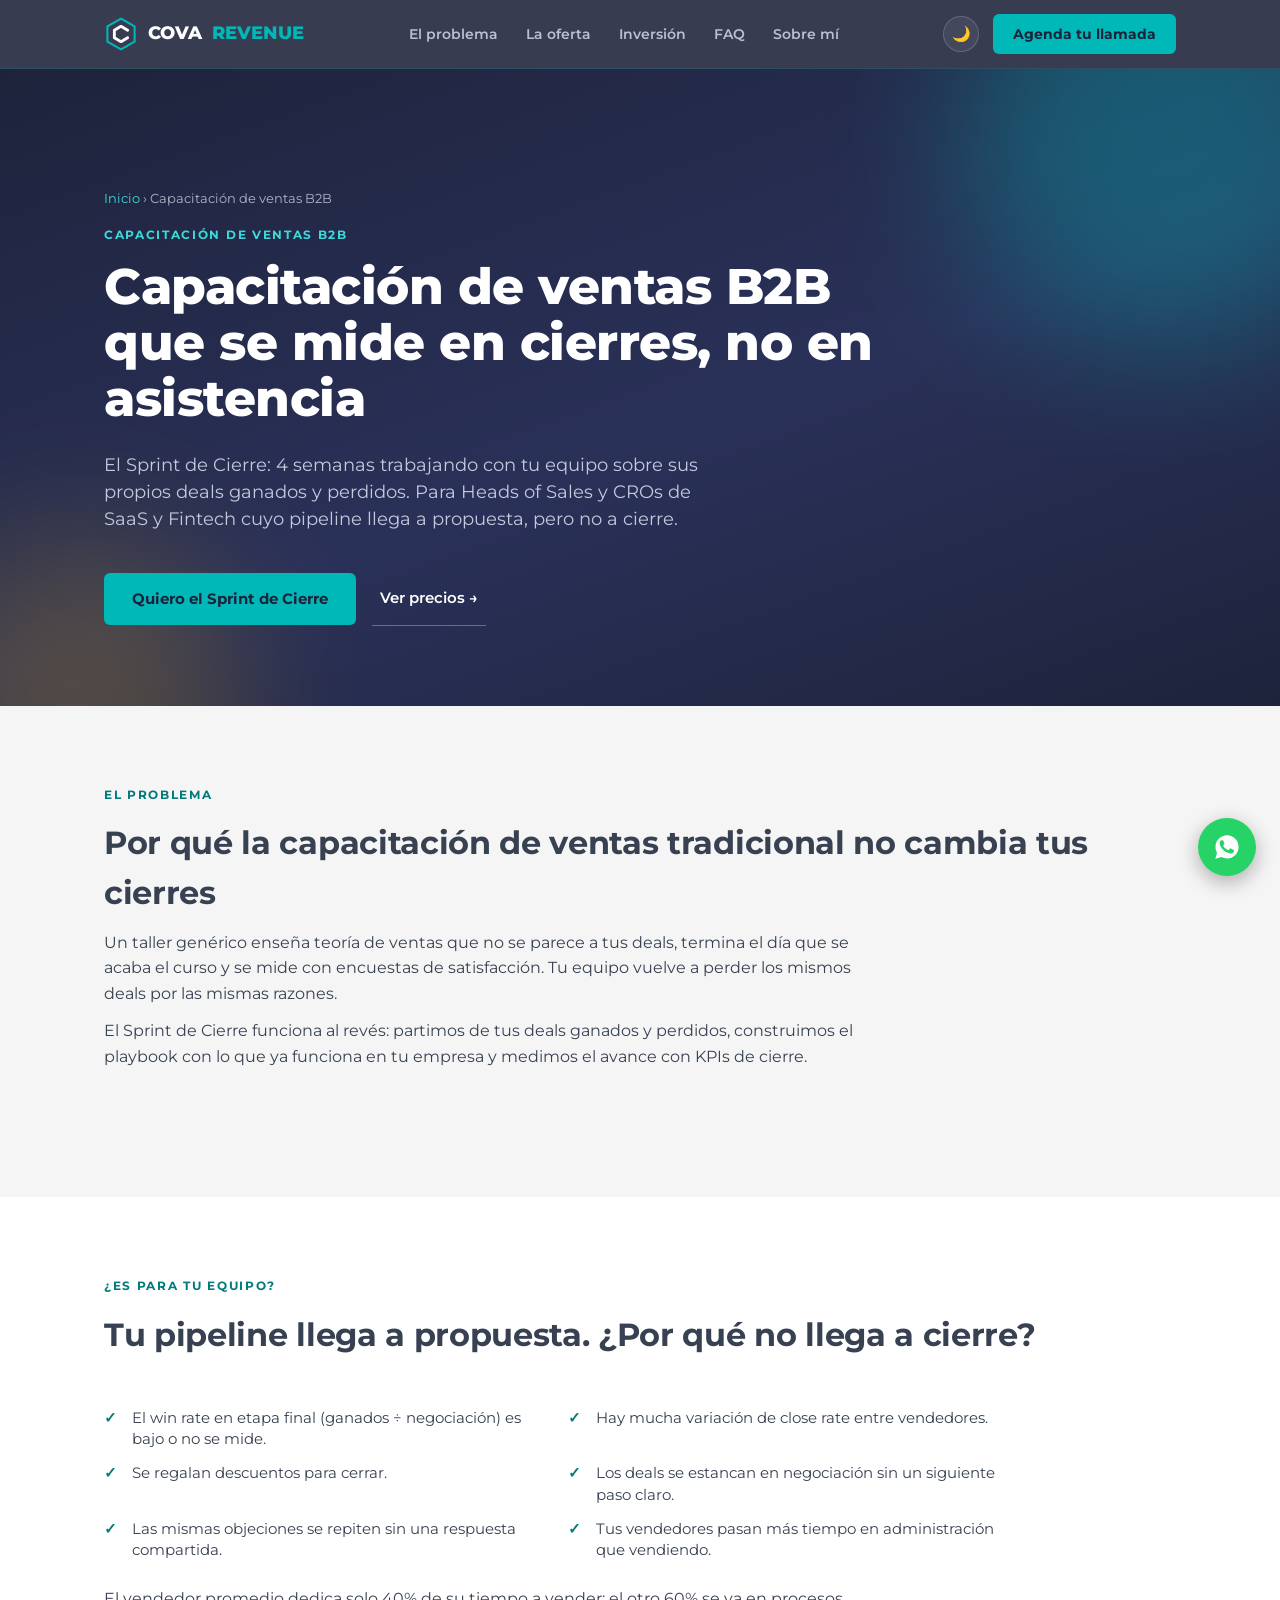
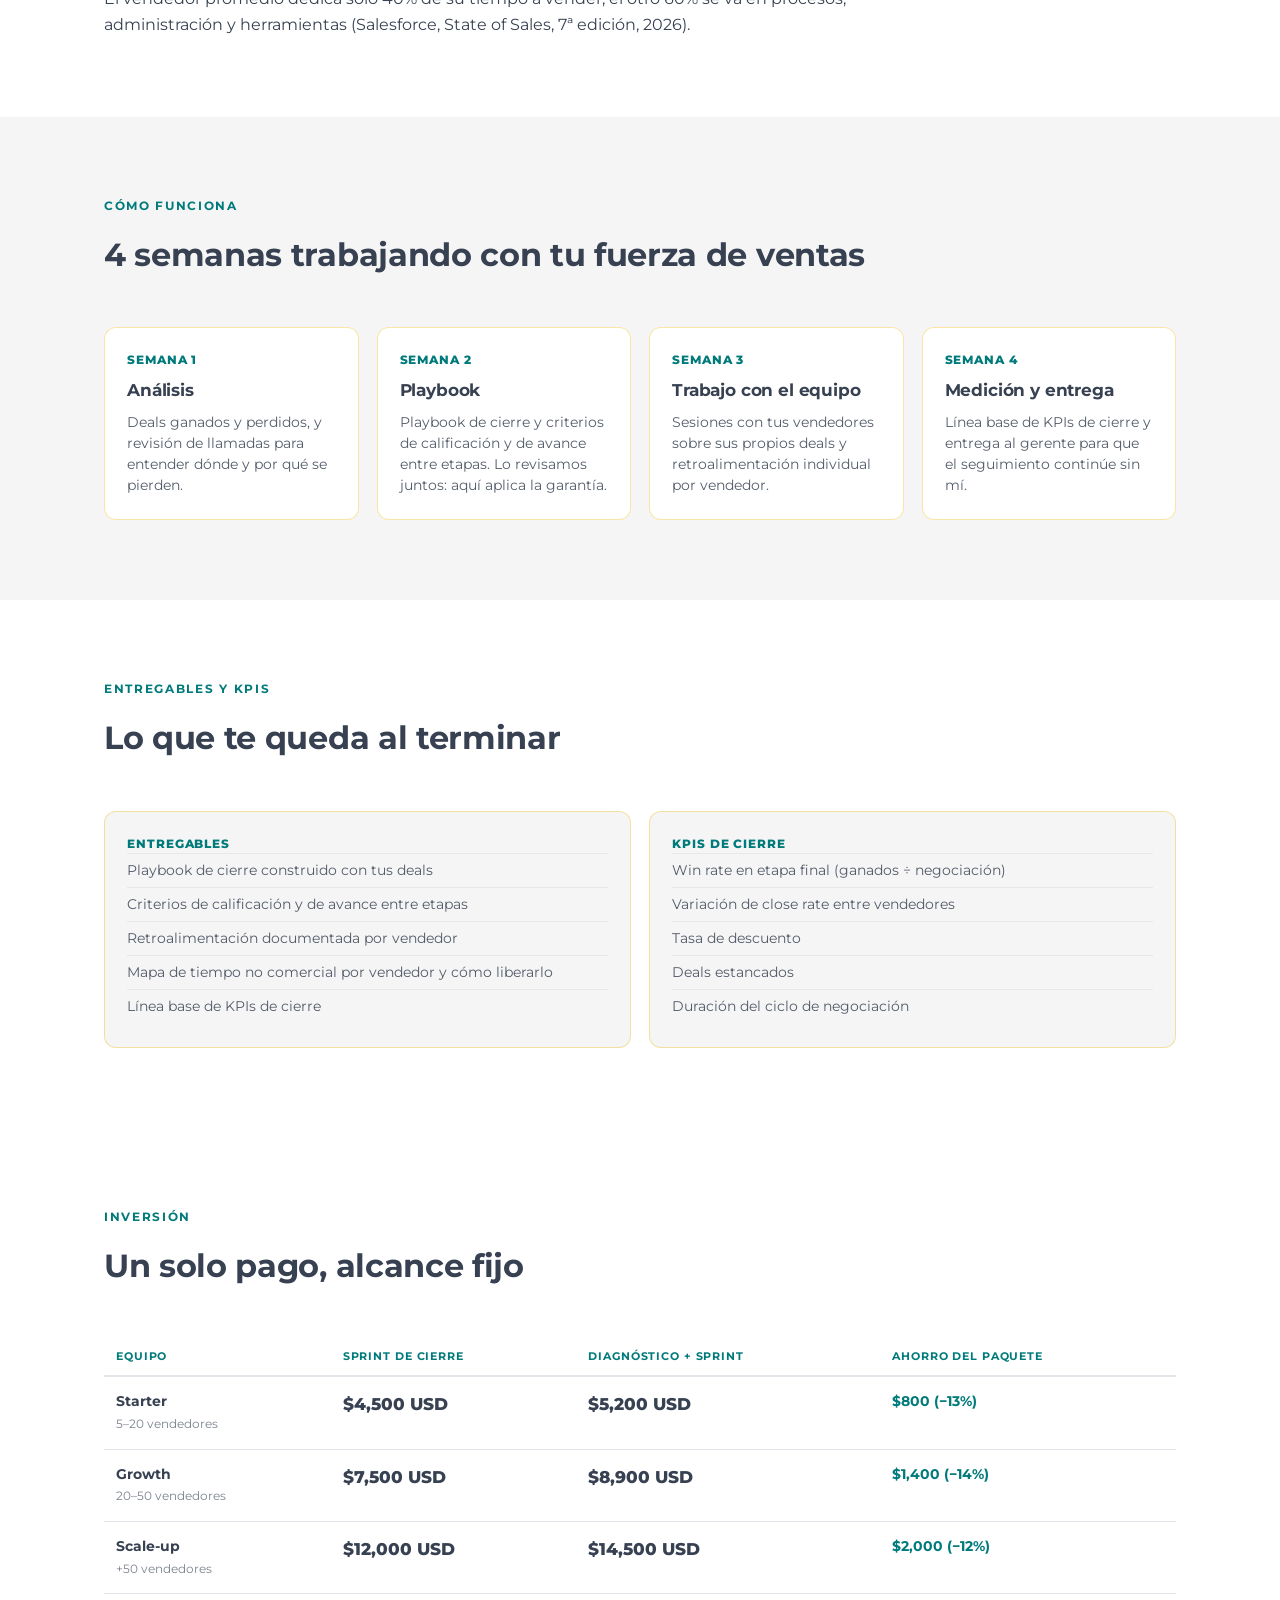
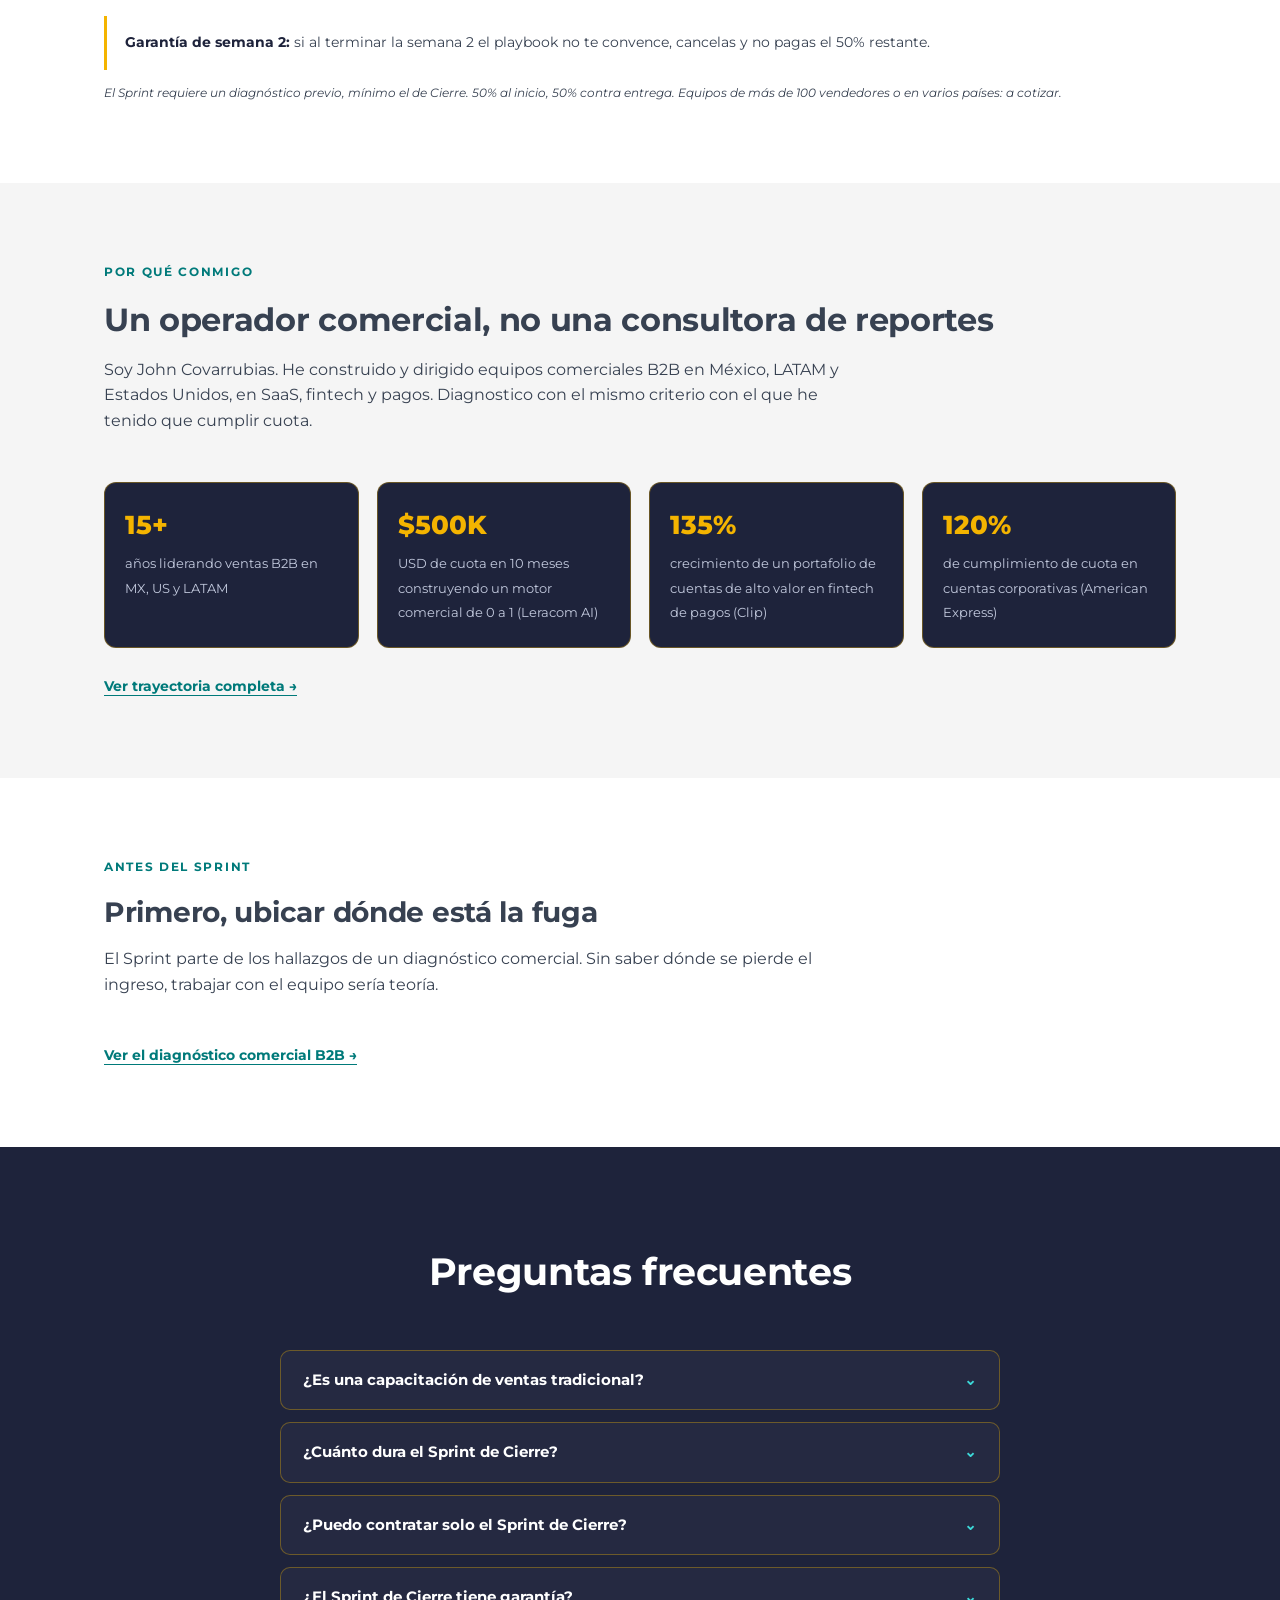
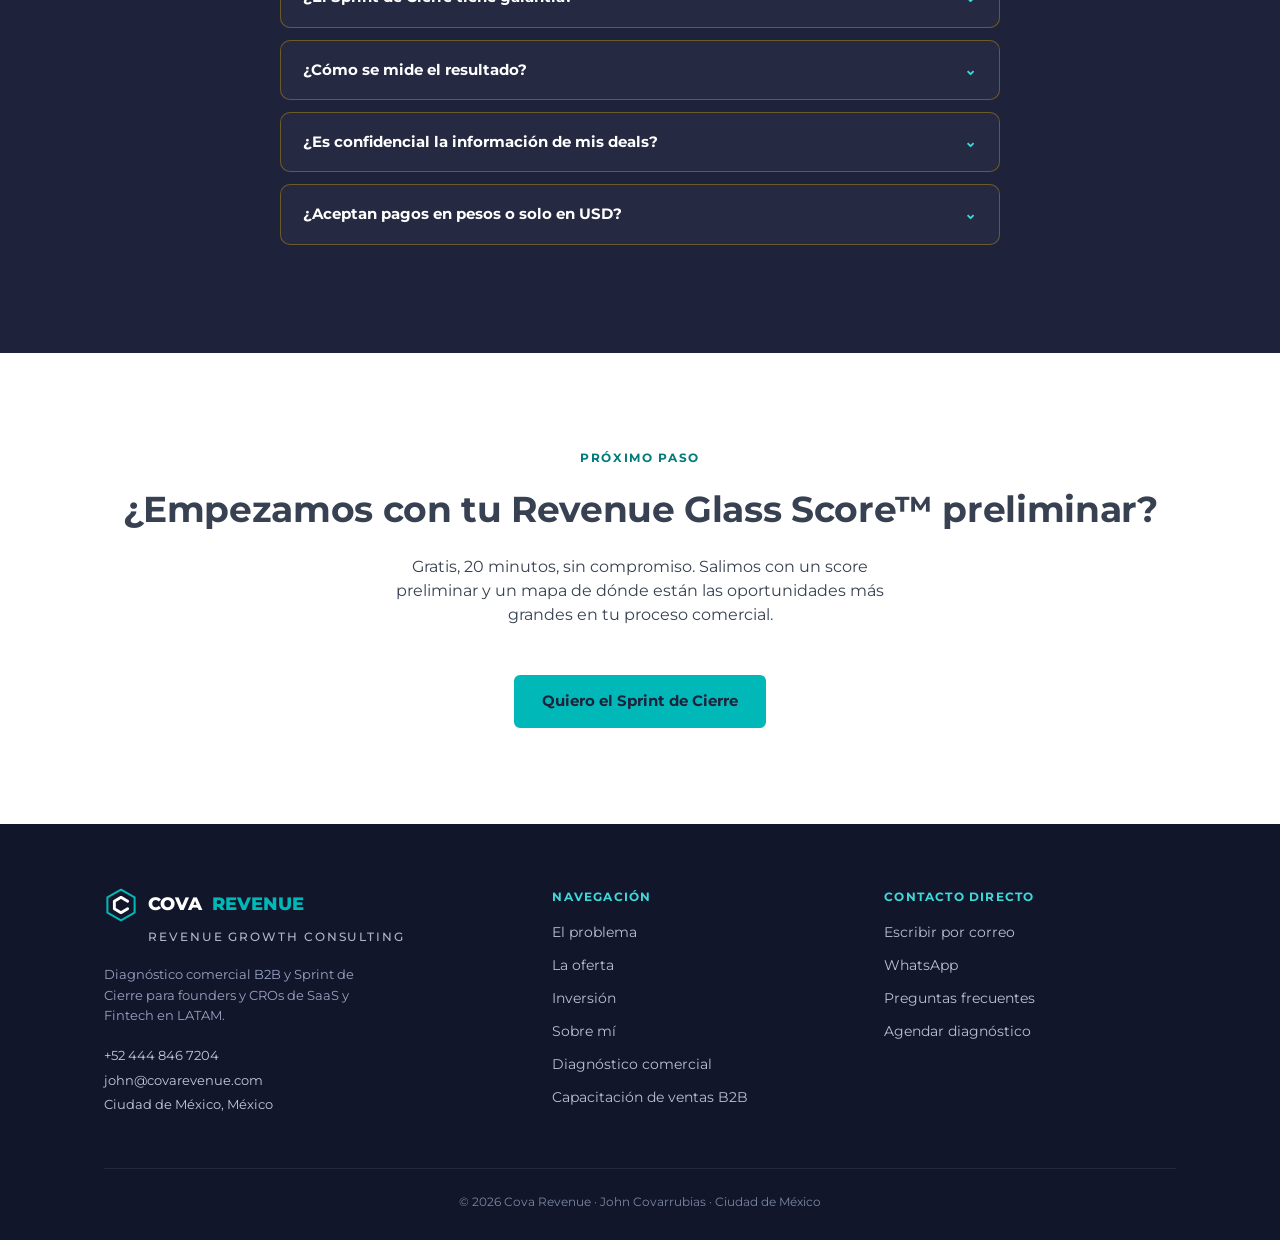
==== capacitacion-ventas-b2b/index.html @ 2a192bce "Add service pages for diagnóstico comercial and capacitación de ventas B2B - New /diagnostico-comerc" ====
<!DOCTYPE html>
<html lang="es-MX">
<head>
<!-- Google Tag Manager -->
<script>(function(w,d,s,l,i){w[l]=w[l]||[];w[l].push({'gtm.start':
new Date().getTime(),event:'gtm.js'});var f=d.getElementsByTagName(s)[0],
j=d.createElement(s),dl=l!='dataLayer'?'&l='+l:'';j.async=true;j.src=
'https://www.googletagmanager.com/gtm.js?id='+i+dl;f.parentNode.insertBefore(j,f);
})(window,document,'script','dataLayer','GTM-55J3CXSP');</script>
<!-- End Google Tag Manager -->
<script>
(function(){ try{ var t = localStorage.getItem('cova-theme'); if(t) document.documentElement.setAttribute('data-theme', t); }catch(e){} })();
</script>
<meta charset="UTF-8">
<meta name="viewport" content="width=device-width, initial-scale=1.0">
<title>Capacitación de Ventas B2B con tus Propios Deals | Cova Revenue</title>
<meta name="description" content="Capacitación para equipos de ventas B2B en 4 semanas: playbook de cierre con tus deals ganados y perdidos, revisión de llamadas y KPIs de cierre. Precio fijo y garantía de semana 2.">
<link rel="canonical" href="https://www.covarevenue.com/capacitacion-ventas-b2b/">
<link rel="icon" type="image/png" sizes="16x16" href="/favicon-16.png">
<link rel="icon" type="image/png" sizes="32x32" href="/favicon-32.png">
<link rel="icon" type="image/png" sizes="48x48" href="/favicon-48.png">
<link rel="apple-touch-icon" sizes="180x180" href="/favicon-180.png">
<link rel="icon" type="image/png" sizes="192x192" href="/favicon-192.png">
<link rel="shortcut icon" href="/favicon.ico">
<meta property="og:title" content="Capacitación de Ventas B2B con tus Propios Deals | Cova Revenue">
<meta property="og:description" content="Capacitación para equipos de ventas B2B en 4 semanas: playbook de cierre con tus deals ganados y perdidos, revisión de llamadas y KPIs de cierre. Precio fijo y garantía de semana 2.">
<meta property="og:image" content="https://www.covarevenue.com/og-image.png">
<meta property="og:url" content="https://www.covarevenue.com/capacitacion-ventas-b2b/">
<meta property="og:type" content="website">
<meta property="og:locale" content="es_MX">
<meta name="twitter:card" content="summary_large_image">
<meta name="twitter:title" content="Capacitación de Ventas B2B con tus Propios Deals | Cova Revenue">
<meta name="twitter:description" content="Capacitación para equipos de ventas B2B en 4 semanas: playbook de cierre con tus deals ganados y perdidos, revisión de llamadas y KPIs de cierre. Precio fijo y garantía de semana 2.">
<meta name="twitter:image" content="https://www.covarevenue.com/og-image.png">
<link rel="preconnect" href="https://fonts.googleapis.com">
<link rel="preconnect" href="https://fonts.gstatic.com" crossorigin>
<link href="https://fonts.googleapis.com/css2?family=Montserrat:ital,wght@0,400;0,500;0,600;0,700;0,800;1,600&display=swap" rel="stylesheet">
<link rel="stylesheet" href="/assets/site.css">
<script type="application/ld+json">
[
 {
  "@context": "https://schema.org",
  "@type": "Service",
  "name": "Capacitación de Ventas B2B – Sprint de Cierre",
  "serviceType": "Capacitación de ventas B2B",
  "provider": {
   "@type": "ProfessionalService",
   "name": "Cova Revenue",
   "url": "https://www.covarevenue.com/",
   "founder": {
    "@type": "Person",
    "name": "John Covarrubias",
    "sameAs": "https://www.linkedin.com/in/john-covarrubias-52034b230/"
   }
  },
  "areaServed": [
   "MX",
   "Latin America",
   "US"
  ],
  "url": "https://www.covarevenue.com/capacitacion-ventas-b2b/",
  "description": "Capacitación de 4 semanas para equipos de ventas B2B con sus propios deals: playbook de cierre, revisión de llamadas y KPIs de cierre.",
  "offers": [
   {
    "@type": "Offer",
    "name": "Starter",
    "price": "4500",
    "priceCurrency": "USD"
   },
   {
    "@type": "Offer",
    "name": "Growth",
    "price": "7500",
    "priceCurrency": "USD"
   },
   {
    "@type": "Offer",
    "name": "Scale-up",
    "price": "12000",
    "priceCurrency": "USD"
   }
  ]
 },
 {
  "@context": "https://schema.org",
  "@type": "FAQPage",
  "mainEntity": [
   {
    "@type": "Question",
    "name": "¿Es una capacitación de ventas tradicional?",
    "acceptedAnswer": {
     "@type": "Answer",
     "text": "No. Trabajamos con tus deals reales y medimos con KPIs de cierre, no con encuestas de satisfacción."
    }
   },
   {
    "@type": "Question",
    "name": "¿Cuánto dura el Sprint de Cierre?",
    "acceptedAnswer": {
     "@type": "Answer",
     "text": "Cuatro semanas: análisis, playbook, trabajo con el equipo, y medición y entrega."
    }
   },
   {
    "@type": "Question",
    "name": "¿Puedo contratar solo el Sprint de Cierre?",
    "acceptedAnswer": {
     "@type": "Answer",
     "text": "Requiere un diagnóstico previo, mínimo el de Cierre. Sin saber dónde está la fuga, el trabajo con tu equipo sería teoría. Si contratas ambos, el paquete cuesta menos que por separado."
    }
   },
   {
    "@type": "Question",
    "name": "¿El Sprint de Cierre tiene garantía?",
    "acceptedAnswer": {
     "@type": "Answer",
     "text": "Sí. Al terminar la semana 2 revisamos juntos el playbook construido con tus deals. Si no lo apruebas, cancelamos y no pagas el segundo 50%. La garantía aplica cuando tu equipo participa en las sesiones y tenemos acceso al CRM."
    }
   },
   {
    "@type": "Question",
    "name": "¿Cómo se mide el resultado?",
    "acceptedAnswer": {
     "@type": "Answer",
     "text": "Con una línea base de KPIs de cierre: win rate en etapa final, variación entre vendedores, tasa de descuento, deals estancados y ciclo de negociación."
    }
   },
   {
    "@type": "Question",
    "name": "¿Es confidencial la información de mis deals?",
    "acceptedAnswer": {
     "@type": "Answer",
     "text": "Sí. Firmamos un NDA antes de tocar cualquier dato de tu CRM o de tu equipo."
    }
   },
   {
    "@type": "Question",
    "name": "¿Aceptan pagos en pesos o solo en USD?",
    "acceptedAnswer": {
     "@type": "Answer",
     "text": "El precio se cotiza en USD, pero se puede facturar en pesos mexicanos al tipo de cambio del día del pago."
    }
   }
  ]
 },
 {
  "@context": "https://schema.org",
  "@type": "BreadcrumbList",
  "itemListElement": [
   {
    "@type": "ListItem",
    "position": 1,
    "name": "Inicio",
    "item": "https://www.covarevenue.com/"
   },
   {
    "@type": "ListItem",
    "position": 2,
    "name": "Capacitación de ventas B2B",
    "item": "https://www.covarevenue.com/capacitacion-ventas-b2b/"
   }
  ]
 }
]
</script>
</head>
<body>
<!-- Google Tag Manager (noscript) -->
<noscript><iframe src="https://www.googletagmanager.com/ns.html?id=GTM-55J3CXSP"
height="0" width="0" style="display:none;visibility:hidden"></iframe></noscript>
<!-- End Google Tag Manager (noscript) -->

<nav>
  <div class="wrap">
    <a href="/" class="brand">
      <span class="iso"><svg viewBox="0 0 40 40"><polygon points="20,2 36,11 36,29 20,38 4,29 4,11" fill="none" stroke="#00B8B8" stroke-width="2.4" stroke-linejoin="round"/><path d="M27.8,15.5 L20,11 L12.2,15.5 L12.2,24.5 L20,29 L27.8,24.5" fill="none" stroke="#FFFFFF" stroke-width="3.4" stroke-linecap="round" stroke-linejoin="round"/></svg></span>
      COVA <span>REVENUE</span>
    </a>
    <div class="nav-links">
      <a href="/#problema">El problema</a>
      <a href="/#oferta">La oferta</a>
      <a href="/#inversion">Inversión</a>
      <a href="/#faq">FAQ</a>
      <a href="/#sobre-mi">Sobre mí</a>
    </div>
    <div class="nav-right">
      <button class="theme-toggle" id="themeToggle" aria-label="Cambiar tema">🌙</button>
      <a href="/#contacto" class="nav-cta">Agenda tu llamada</a>
    </div>
  </div>
</nav>

<section class="hero page-hero">
  <div class="blob blob-a"></div>
  <div class="blob blob-b"></div>
  <div class="wrap">
    <div class="crumbs reveal"><a href="/">Inicio</a> › Capacitación de ventas B2B</div>
    <div class="kicker on-dark reveal">Capacitación de ventas B2B</div>
    <h1 class="reveal">Capacitación de ventas B2B que se mide en cierres, no en asistencia</h1>
    <p class="sub reveal">El Sprint de Cierre: 4 semanas trabajando con tu equipo sobre sus propios deals ganados y perdidos. Para Heads of Sales y CROs de SaaS y Fintech cuyo pipeline llega a propuesta, pero no a cierre.</p>
    <div class="cta-row reveal">
      <a href="/?interes=Sprint%20de%20Cierre%20con%20mi%20equipo#contacto" class="btn-primary" data-interest="Sprint de Cierre con mi equipo">Quiero el Sprint de Cierre</a>
      <a href="#precios" class="btn-ghost">Ver precios →</a>
    </div>
  </div>
</section>

<section class="page-sec">
  <div class="wrap">
    <div class="section-head">
      <div class="kicker reveal">El problema</div>
      <h2 class="reveal breathe" style="font-size:clamp(24px,3.2vw,32px);">Por qué la capacitación de ventas tradicional no cambia tus cierres</h2>
      <p class="lead-p reveal">Un taller genérico enseña teoría de ventas que no se parece a tus deals, termina el día que se acaba el curso y se mide con encuestas de satisfacción. Tu equipo vuelve a perder los mismos deals por las mismas razones.</p>
      <p class="lead-p reveal">El Sprint de Cierre funciona al revés: partimos de tus deals ganados y perdidos, construimos el playbook con lo que ya funciona en tu empresa y medimos el avance con KPIs de cierre.</p>
    </div>
  </div>
</section>

<section class="page-sec alt">
  <div class="wrap">
    <div class="section-head">
      <div class="kicker reveal">¿Es para tu equipo?</div>
      <h2 class="reveal breathe" style="font-size:clamp(24px,3.2vw,32px);">Tu pipeline llega a propuesta. ¿Por qué no llega a cierre?</h2>
    </div>
    <ul class="checks reveal">
      <li>El win rate en etapa final (ganados ÷ negociación) es bajo o no se mide.</li>
      <li>Hay mucha variación de close rate entre vendedores.</li>
      <li>Se regalan descuentos para cerrar.</li>
      <li>Los deals se estancan en negociación sin un siguiente paso claro.</li>
      <li>Las mismas objeciones se repiten sin una respuesta compartida.</li>
      <li>Tus vendedores pasan más tiempo en administración que vendiendo.</li>
    </ul>
    <p class="lead-p reveal" style="margin-top:24px;">El vendedor promedio dedica solo 40% de su tiempo a vender; el otro 60% se va en procesos, administración y herramientas (Salesforce, State of Sales, 7ª edición, 2026).</p>
  </div>
</section>

<section class="page-sec">
  <div class="wrap">
    <div class="section-head">
      <div class="kicker reveal">Cómo funciona</div>
      <h2 class="reveal breathe" style="font-size:clamp(24px,3.2vw,32px);">4 semanas trabajando con tu fuerza de ventas</h2>
    </div>
    <div class="steps">
      <div class="step reveal"><div class="step-n">Semana 1</div><h3>Análisis</h3><p>Deals ganados y perdidos, y revisión de llamadas para entender dónde y por qué se pierden.</p></div>
      <div class="step reveal"><div class="step-n">Semana 2</div><h3>Playbook</h3><p>Playbook de cierre y criterios de calificación y de avance entre etapas. Lo revisamos juntos: aquí aplica la garantía.</p></div>
      <div class="step reveal"><div class="step-n">Semana 3</div><h3>Trabajo con el equipo</h3><p>Sesiones con tus vendedores sobre sus propios deals y retroalimentación individual por vendedor.</p></div>
      <div class="step reveal"><div class="step-n">Semana 4</div><h3>Medición y entrega</h3><p>Línea base de KPIs de cierre y entrega al gerente para que el seguimiento continúe sin mí.</p></div>
    </div>
  </div>
</section>

<section class="page-sec alt">
  <div class="wrap">
    <div class="section-head">
      <div class="kicker reveal">Entregables y KPIs</div>
      <h2 class="reveal breathe" style="font-size:clamp(24px,3.2vw,32px);">Lo que te queda al terminar</h2>
    </div>
    <div class="steps two">
      <div class="step reveal"><div class="step-n">Entregables</div><ul><li>Playbook de cierre construido con tus deals</li><li>Criterios de calificación y de avance entre etapas</li><li>Retroalimentación documentada por vendedor</li><li>Mapa de tiempo no comercial por vendedor y cómo liberarlo</li><li>Línea base de KPIs de cierre</li></ul></div>
      <div class="step reveal"><div class="step-n">KPIs de cierre</div><ul><li>Win rate en etapa final (ganados ÷ negociación)</li><li>Variación de close rate entre vendedores</li><li>Tasa de descuento</li><li>Deals estancados</li><li>Duración del ciclo de negociación</li></ul></div>
    </div>
  </div>
</section>

<section id="precios" class="page-sec alt">
  <div class="wrap">
    <div class="section-head">
      <div class="kicker reveal">Inversión</div>
      <h2 class="reveal breathe" style="font-size:clamp(24px,3.2vw,32px);">Un solo pago, alcance fijo</h2>
    </div>
    <table class="sprint-table reveal">
      <thead><tr><th>Equipo</th><th>Sprint de Cierre</th><th>Diagnóstico + Sprint</th><th>Ahorro del paquete</th></tr></thead>
      <tbody>
        <tr><td><span class="tier">Starter</span><span class="aud">5–20 vendedores</span></td><td class="num" data-label="Sprint de Cierre">$4,500 USD</td><td class="num" data-label="Diagnóstico + Sprint">$5,200 USD</td><td class="save" data-label="Ahorro">$800 (−13%)</td></tr>
        <tr><td><span class="tier">Growth</span><span class="aud">20–50 vendedores</span></td><td class="num" data-label="Sprint de Cierre">$7,500 USD</td><td class="num" data-label="Diagnóstico + Sprint">$8,900 USD</td><td class="save" data-label="Ahorro">$1,400 (−14%)</td></tr>
        <tr><td><span class="tier">Scale-up</span><span class="aud">+50 vendedores</span></td><td class="num" data-label="Sprint de Cierre">$12,000 USD</td><td class="num" data-label="Diagnóstico + Sprint">$14,500 USD</td><td class="save" data-label="Ahorro">$2,000 (−12%)</td></tr>
      </tbody>
    </table>
    <div class="sprint-guarantee reveal"><b>Garantía de semana 2:</b> si al terminar la semana 2 el playbook no te convence, cancelas y no pagas el 50% restante.</div>
    <p class="sprint-fine reveal">El Sprint requiere un diagnóstico previo, mínimo el de Cierre. 50% al inicio, 50% contra entrega. Equipos de más de 100 vendedores o en varios países: a cotizar.</p>
  </div>
</section>

<section class="page-sec">
  <div class="wrap">
    <div class="section-head">
      <div class="kicker reveal">Por qué conmigo</div>
      <h2 class="reveal breathe" style="font-size:clamp(24px,3.2vw,32px);">Un operador comercial, no una consultora de reportes</h2>
      <p class="lead-p reveal">Soy John Covarrubias. He construido y dirigido equipos comerciales B2B en México, LATAM y Estados Unidos, en SaaS, fintech y pagos. Diagnostico con el mismo criterio con el que he tenido que cumplir cuota.</p>
    </div>
    <div class="cred">
      <div class="reveal"><b>15+</b><span>años liderando ventas B2B en MX, US y LATAM</span></div>
      <div class="reveal"><b>$500K</b><span>USD de cuota en 10 meses construyendo un motor comercial de 0 a 1 (Leracom AI)</span></div>
      <div class="reveal"><b>135%</b><span>crecimiento de un portafolio de cuentas de alto valor en fintech de pagos (Clip)</span></div>
      <div class="reveal"><b>120%</b><span>de cumplimiento de cuota en cuentas corporativas (American Express)</span></div>
    </div>
    <p class="cross-link reveal"><a href="/#sobre-mi">Ver trayectoria completa →</a></p>
  </div>
</section>

<section class="page-sec alt">
  <div class="wrap">
    <div class="section-head">
      <div class="kicker reveal">Antes del Sprint</div>
      <h2 class="reveal breathe" style="font-size:clamp(22px,2.8vw,28px);">Primero, ubicar dónde está la fuga</h2>
      <p class="lead-p reveal">El Sprint parte de los hallazgos de un diagnóstico comercial. Sin saber dónde se pierde el ingreso, trabajar con el equipo sería teoría.</p>
    </div>
    <p class="cross-link reveal"><a href="/diagnostico-comercial/">Ver el diagnóstico comercial B2B →</a></p>
  </div>
</section>

<section id="faq" class="faq">
  <div class="wrap">
    <div class="section-head" style="text-align:center;">
      <h2 class="reveal breathe" style="font-size:clamp(26px,3.6vw,38px); color:#fff;">Preguntas frecuentes</h2>
    </div>
    <div style="max-width:720px; margin:0 auto;">
      <div id="faqList">
        <details class="faq-item reveal"><summary>¿Es una capacitación de ventas tradicional?<span class="chev" aria-hidden="true">⌄</span></summary><div class="faq-a">No. Trabajamos con tus deals reales y medimos con KPIs de cierre, no con encuestas de satisfacción.</div></details>
        <details class="faq-item reveal"><summary>¿Cuánto dura el Sprint de Cierre?<span class="chev" aria-hidden="true">⌄</span></summary><div class="faq-a">Cuatro semanas: análisis, playbook, trabajo con el equipo, y medición y entrega.</div></details>
        <details class="faq-item reveal"><summary>¿Puedo contratar solo el Sprint de Cierre?<span class="chev" aria-hidden="true">⌄</span></summary><div class="faq-a">Requiere un diagnóstico previo, mínimo el de Cierre. Sin saber dónde está la fuga, el trabajo con tu equipo sería teoría. Si contratas ambos, el paquete cuesta menos que por separado.</div></details>
        <details class="faq-item reveal"><summary>¿El Sprint de Cierre tiene garantía?<span class="chev" aria-hidden="true">⌄</span></summary><div class="faq-a">Sí. Al terminar la semana 2 revisamos juntos el playbook construido con tus deals. Si no lo apruebas, cancelamos y no pagas el segundo 50%. La garantía aplica cuando tu equipo participa en las sesiones y tenemos acceso al CRM.</div></details>
        <details class="faq-item reveal"><summary>¿Cómo se mide el resultado?<span class="chev" aria-hidden="true">⌄</span></summary><div class="faq-a">Con una línea base de KPIs de cierre: win rate en etapa final, variación entre vendedores, tasa de descuento, deals estancados y ciclo de negociación.</div></details>
        <details class="faq-item reveal"><summary>¿Es confidencial la información de mis deals?<span class="chev" aria-hidden="true">⌄</span></summary><div class="faq-a">Sí. Firmamos un NDA antes de tocar cualquier dato de tu CRM o de tu equipo.</div></details>
        <details class="faq-item reveal"><summary>¿Aceptan pagos en pesos o solo en USD?<span class="chev" aria-hidden="true">⌄</span></summary><div class="faq-a">El precio se cotiza en USD, pero se puede facturar en pesos mexicanos al tipo de cambio del día del pago.</div></details>
      </div>
    </div>
  </div>
</section>

<section id="contacto" class="final-cta">
  <div class="wrap">
    <div class="section-head" style="text-align:center;">
      <div class="kicker reveal" style="justify-content:center;">Próximo paso</div>
      <h2 class="reveal breathe">¿Empezamos con tu Revenue Glass Score™ preliminar?</h2>
      <p class="reveal">Gratis, 20 minutos, sin compromiso. Salimos con un score preliminar y un mapa de dónde están las oportunidades más grandes en tu proceso comercial.</p>
    </div>
    <div class="cta-row reveal" style="justify-content:center; margin-top:24px;">
      <a href="/?interes=Sprint%20de%20Cierre%20con%20mi%20equipo#contacto" class="btn-primary" data-interest="Sprint de Cierre con mi equipo">Quiero el Sprint de Cierre</a>
    </div>
  </div>
</section>

<footer>
  <div class="wrap">
    <div class="footer-grid">
      <div class="footer-brand">
        <div class="brand">
          <span class="iso"><svg viewBox="0 0 40 40"><polygon points="20,2 36,11 36,29 20,38 4,29 4,11" fill="none" stroke="#00B8B8" stroke-width="2.4" stroke-linejoin="round"/><path d="M27.8,15.5 L20,11 L12.2,15.5 L12.2,24.5 L20,29 L27.8,24.5" fill="none" stroke="#FFFFFF" stroke-width="3.4" stroke-linecap="round" stroke-linejoin="round"/></svg></span>
          COVA <span>REVENUE</span>
        </div>
        <div class="brand-tagline">REVENUE GROWTH CONSULTING</div>
        <p>Diagnóstico comercial B2B y Sprint de Cierre para founders y CROs de SaaS y Fintech en LATAM.</p>
        <div class="footer-contact">
          +52 444 846 7204<br>
          john@covarevenue.com<br>
          Ciudad de México, México
        </div>
      </div>
      <div class="footer-col">
        <h4>Navegación</h4>
        <a href="/#problema">El problema</a>
        <a href="/#oferta">La oferta</a>
        <a href="/#inversion">Inversión</a>
        <a href="/#sobre-mi">Sobre mí</a>
        <a href="/diagnostico-comercial/">Diagnóstico comercial</a>
        <a href="/capacitacion-ventas-b2b/">Capacitación de ventas B2B</a>
      </div>
      <div class="footer-col">
        <h4>Contacto directo</h4>
        <a href="mailto:john@covarevenue.com" id="mailLink">Escribir por correo</a>
        <a href="https://wa.me/524448467204" target="_blank" rel="noopener">WhatsApp</a>
        <a href="/#faq">Preguntas frecuentes</a>
        <a href="/#contacto">Agendar diagnóstico</a>
      </div>
    </div>
    <div class="footer-bottom">© 2026 Cova Revenue · John Covarrubias · Ciudad de México</div>
  </div>
</footer>

<a href="https://wa.me/524448467204?text=Hola%20John%2C%20quiero%20agendar%20un%20diagn%C3%B3stico%20comercial%20gratuito" target="_blank" rel="noopener" class="wa-float" aria-label="Escribir por WhatsApp">
  <svg viewBox="0 0 24 24" width="28" height="28" fill="#FFFFFF"><path d="M12.04 2C6.58 2 2.13 6.45 2.13 11.91c0 1.75.46 3.45 1.32 4.95L2 22l5.25-1.38c1.45.79 3.08 1.21 4.79 1.21h.01c5.46 0 9.91-4.45 9.91-9.91C21.96 6.45 17.5 2 12.04 2zm5.83 14.13c-.25.7-1.24 1.28-2.03 1.45-.55.12-1.26.21-3.67-.79-3.08-1.27-5.06-4.4-5.21-4.6-.15-.2-1.24-1.65-1.24-3.15s.77-2.23 1.05-2.53c.27-.3.6-.37.8-.37.2 0 .4 0 .58.01.19.01.44-.07.68.52.25.6.85 2.08.92 2.23.07.15.12.33.02.53-.1.2-.15.33-.3.5-.15.18-.31.4-.45.54-.15.15-.3.31-.13.61.17.3.77 1.27 1.65 2.06 1.14 1.02 2.1 1.33 2.4 1.48.3.15.48.13.65-.08.18-.2.75-.87.95-1.17.2-.3.4-.25.68-.15.27.1 1.75.82 2.05.97.3.15.5.22.57.35.08.13.08.72-.17 1.42z"/></svg>
</a>

<script src="/assets/site.js" defer></script>
</body>
</html>
---- assets/site.css ----
:root{
    --page-bg:#F5F5F5; --card-bg:#FFFFFF; --card-text:#374151; --card-border:#E3E5EA;
    --primary:#1E233B; --primary-2:#2A3159; --primary-dark:#12162A;
    --accent:#00B8B8; --accent-soft:#3DD9D9; --accent-dark:#007A7A; --highlight:#F4B400;
    --foreground:#374151; --white:#FFFFFF; --kicker-color:#007A7A;
  }
  [data-theme="dark"]{ --page-bg:#0F1224; --card-bg:#1B2140; --card-text:#E5E7EB; --card-border:rgba(255,255,255,0.08); --kicker-color:#3DD9D9; }
  *{box-sizing:border-box; margin:0; padding:0;}
  html{scroll-behavior:smooth;}
  body{ font-family:'Montserrat', sans-serif; color:var(--card-text); background:var(--page-bg); line-height:1.55; -webkit-font-smoothing:antialiased; overflow-x:hidden; transition:background .3s ease, color .3s ease;}
  h1,h2,h3{ font-family:'Montserrat', sans-serif; font-weight:700; letter-spacing:-0.01em; }
  a{color:inherit; text-decoration:none;}
  .wrap{max-width:1120px; margin:0 auto; padding:0 24px; position:relative; z-index:1;}
  section{padding:96px 0; position:relative; overflow:hidden;}
  @media (max-width:768px){ section{padding:64px 0;} }
  .section-head{margin-bottom:48px;}

  .kicker{ text-transform:uppercase; font-size:12px; font-weight:700; letter-spacing:0.14em; color:var(--kicker-color); margin-bottom:14px; }
  .kicker.on-dark{color:var(--accent-soft);}

  .breathe{ animation:breathe 6s ease-in-out infinite; display:inline-block; }
  @keyframes breathe{ 0%,100%{transform:scale(1);} 50%{transform:scale(1.025);} }

  .reveal{ opacity:0; transform:translateY(20px); transition:opacity .7s ease, transform .7s ease; }
  .reveal.is-visible{ opacity:1; transform:translateY(0); }

  .glow-gold{ box-shadow:0 0 0 1px rgba(244,180,0,0.4), 0 10px 34px rgba(244,180,0,0.16); border-color:rgba(244,180,0,0.5) !important; }

  .iso{ display:inline-flex; align-items:center; justify-content:center; width:34px; height:34px; }
  .iso svg{width:100%; height:100%;}

  nav{ position:sticky; top:0; z-index:50; background:rgba(30,35,59,0.88); backdrop-filter:blur(10px); border-bottom:1px solid rgba(0,184,184,0.15);}
  nav .wrap{display:flex; align-items:center; justify-content:space-between; height:68px; gap:24px;}
  .brand{display:flex; align-items:center; gap:10px; font-size:18px; font-weight:800; color:var(--white);}
  .brand span{color:var(--accent);}
  .nav-links{display:flex; gap:28px; font-size:13.5px; font-weight:600; color:#B9C0D4;}
  .nav-links a{position:relative; padding:4px 0;}
  .nav-links a::after{content:""; position:absolute; left:0; bottom:0; width:0; height:2px; background:var(--accent); transition:width .25s ease;}
  .nav-links a:hover{color:var(--white);}
  .nav-links a:hover::after{width:100%;}
  .nav-right{display:flex; align-items:center; gap:14px;}
  .theme-toggle{ width:36px; height:36px; border-radius:50%; border:1px solid rgba(255,255,255,0.18); background:rgba(255,255,255,0.06); color:var(--white); font-size:15px; cursor:pointer; display:flex; align-items:center; justify-content:center; transition:transform .2s ease, border-color .2s ease;}
  .theme-toggle:hover{transform:translateY(-1px) rotate(10deg); border-color:var(--accent);}
  .nav-cta{ background:var(--accent); color:var(--primary); font-weight:700; padding:10px 20px; border-radius:6px; font-size:13.5px; transition:box-shadow .25s ease, transform .2s ease;}
  .nav-cta:hover{box-shadow:0 0 22px rgba(0,184,184,0.55); transform:translateY(-1px);}
  @media (max-width:860px){ .nav-links{display:none;} }

  .hero{ background:linear-gradient(160deg, var(--primary) 0%, var(--primary-2) 55%, var(--primary) 100%); padding:130px 0 100px;}
  .blob{ position:absolute; border-radius:50%; filter:blur(70px); opacity:0.32; z-index:0; animation:float 11s ease-in-out infinite;}
  .blob-a{ width:420px; height:420px; background:var(--accent); top:-140px; right:-100px;}
  .blob-b{ width:320px; height:320px; background:var(--highlight); bottom:-150px; left:-80px; opacity:0.20; animation-delay:2.5s; animation-duration:13s;}
  @keyframes float{ 0%,100%{transform:translate(0,0) scale(1);} 50%{transform:translate(18px,-22px) scale(1.05);} }

  .hero h1{ font-size:clamp(32px, 4.6vw, 50px); color:var(--white); line-height:1.12; max-width:820px; margin-bottom:24px; font-weight:800;}
  .em-underline{ color:var(--accent-soft); position:relative; display:inline-block;}
  .em-underline::after{ content:""; position:absolute; left:0; bottom:2px; height:3px; width:100%; background:linear-gradient(90deg, var(--accent), var(--highlight), var(--accent)); background-size:200% 100%; border-radius:2px; transform:scaleX(0); transform-origin:left; animation:underline 1s ease forwards, shimmer 3.5s linear infinite 1.2s; animation-delay:.6s;}
  @keyframes underline{ to{ transform:scaleX(1);} }
  @keyframes shimmer{ to{ background-position:-200% 0; } }

  .hero p.sub{ font-size:17.5px; color:#C3CADE; max-width:600px; margin-bottom:40px;}
  .cta-row{display:flex; gap:16px; flex-wrap:wrap; align-items:center;}
  .btn-primary{ background:var(--accent); color:var(--primary); padding:15px 28px; font-weight:700; font-size:14.5px; border-radius:6px; display:inline-block; border:none; cursor:pointer; transition:transform .18s ease, box-shadow .18s ease; animation:pulse-glow 3.5s ease-in-out infinite;}
  @keyframes pulse-glow{ 0%,100%{box-shadow:0 0 0 rgba(0,184,184,0.0);} 50%{box-shadow:0 0 22px rgba(0,184,184,0.35);} }
  .btn-primary:hover{ transform:translateY(-2px); box-shadow:0 8px 28px rgba(0,184,184,0.45);}
  .btn-ghost{ color:var(--white); font-weight:600; font-size:14.5px; padding:15px 8px; border-bottom:1px solid rgba(255,255,255,0.3); transition:border-color .2s ease, color .2s ease;}
  .btn-ghost:hover{border-color:var(--accent); color:var(--accent-soft);}

  .hero-meta{ margin-top:56px; padding-top:28px; border-top:1px solid rgba(255,255,255,0.12); display:flex; gap:48px; flex-wrap:wrap;}
  .counter-wrap{position:relative; display:inline-block; cursor:pointer;}
  .counter-wrap::after{content:""; position:absolute; left:0; bottom:-4px; height:2px; width:100%; background:var(--highlight); transform:scaleX(0.25); transform-origin:left; transition:transform .35s ease;}
  .counter-wrap:hover::after{transform:scaleX(1);}
  .stat-num{font-size:27px; color:var(--highlight); font-weight:800;}
  .stat-label{font-size:12.5px; color:#9AA3C4; margin-top:2px;}

  .video-section{background:var(--page-bg); padding:88px 0 56px;}
  .video-wrap{
    width:100%; max-width:820px; margin:32px auto 0;
    border-radius:14px; overflow:hidden; border:1px solid rgba(244,180,0,0.4);
    background:var(--primary-dark); line-height:0;
  }
  .video-wrap img{width:100%; height:auto; display:block;}
  @media (max-width:768px){ .video-section{padding:56px 0 36px;} }

  .employers{background:var(--page-bg); padding:48px 0;}
  .employers-label{text-align:center; font-size:11.5px; font-weight:700; letter-spacing:0.12em; color:#9AA0AC; text-transform:uppercase; margin-bottom:30px;}
  .employers-row{display:flex; justify-content:center; align-items:center; gap:44px; flex-wrap:wrap;}
  .logo-box{ width:120px; height:46px; display:flex; align-items:center; justify-content:center; opacity:0.7; filter:grayscale(100%); transition:opacity .25s ease, filter .25s ease, transform .25s ease;}
  .logo-box:hover{opacity:1; filter:grayscale(0%); transform:translateY(-2px);}

  .problem-grid{ display:grid; grid-template-columns:repeat(3, 1fr); gap:16px;}
  .problem-card{ background:var(--card-bg); color:var(--card-text); padding:30px 26px; border:1px solid rgba(244,180,0,0.35); border-radius:10px; transition:transform .25s ease, box-shadow .25s ease, border-color .25s ease; box-shadow:0 0 0 1px rgba(244,180,0,0.12);}
  .problem-card:hover{ transform:translateY(-6px); border-color:var(--accent); box-shadow:0 14px 30px rgba(0,184,184,0.16);}
  .problem-card h3{font-size:15.5px; font-weight:700; margin-bottom:10px;}
  .problem-card p{font-size:13.5px; opacity:0.75;}
  @media (max-width:768px){ .problem-grid{grid-template-columns:1fr;} }

  .process{background:var(--card-bg);}
  .stage-sequence{ display:flex; align-items:center; overflow-x:auto; overflow-y:visible; padding:8px 0; gap:2px;}
  .stage{ padding:16px 12px; color:var(--white); border-radius:8px; transition:transform .2s ease, box-shadow .2s ease; min-width:100px; flex:1; position:relative; cursor:default;}
  .stage:hover, .stage:focus-visible{transform:translateY(-4px); box-shadow:0 0 0 2px var(--highlight); outline:none;}
  .stage-detail{
    margin-top:22px; background:var(--primary-dark); border:1px solid rgba(244,180,0,0.35); border-radius:10px;
    padding:16px 20px; font-size:13.5px; color:#C3CADE; min-height:24px; transition:opacity .25s ease;
    display:flex; align-items:center; gap:10px;
  }
  .stage-detail b{color:var(--highlight); font-weight:700; white-space:nowrap;}
  .stage-num{font-size:11px; opacity:0.75; margin-bottom:16px; font-weight:600;}
  .stage-name{font-size:12px; font-weight:700; line-height:1.25;}
  .stage.gen{background:var(--primary); box-shadow:0 0 0 1px rgba(244,180,0,0.4);}
  .stage.exp{background:var(--accent); color:var(--primary); box-shadow:0 0 0 1px rgba(244,180,0,0.55);}
  .stage-arrow{color:var(--highlight); font-size:16px; flex-shrink:0; animation:arrow-pulse 2s ease-in-out infinite;}
  @keyframes arrow-pulse{ 0%,100%{opacity:0.4; transform:translateX(0);} 50%{opacity:1; transform:translateX(3px);} }
  .process-note{margin-top:20px; font-size:13px; opacity:0.65; font-style:italic;}

  .offer-grid{display:grid; grid-template-columns:1fr 1fr; gap:56px; align-items:start;}
  .offer-list li{ list-style:none; display:flex; gap:14px; margin-bottom:20px; font-size:15px;}
  .offer-list li::before{ content:"✓"; min-width:22px; height:22px; border-radius:50%; background:rgba(244,180,0,0.15); color:var(--highlight); font-weight:700; font-size:12px; display:flex; align-items:center; justify-content:center;}
  .offer-box{background:var(--primary); padding:36px; color:var(--white); border-radius:12px; border:1px solid rgba(244,180,0,0.45); box-shadow:0 0 0 1px rgba(244,180,0,0.15);}
  .offer-box .kicker{color:var(--accent-soft);}
  .offer-box p{color:#C3CADE; font-size:14px; margin-top:14px;}
  @media (max-width:768px){ .offer-grid{grid-template-columns:1fr;} }

  .dash-note{font-size:12px; opacity:0.6; margin-top:16px; font-style:italic;}
  .dash-panel{ background:var(--primary-dark); border:1px solid rgba(0,184,184,0.2); border-radius:14px; padding:32px; color:var(--white);}

  .score-hero{ display:flex; align-items:center; gap:32px; padding-bottom:28px; margin-bottom:28px; border-bottom:1px solid rgba(255,255,255,0.08); flex-wrap:wrap;}
  .gauge-block{ display:flex; flex-direction:column; align-items:center; gap:12px;}
  .gauge-title{font-size:11px; text-transform:uppercase; letter-spacing:0.1em; color:var(--accent-soft); font-weight:700; text-align:center;}
  .gauge{ width:130px; height:130px; min-width:130px; border-radius:50%; background:conic-gradient(var(--highlight) 0% 62%, rgba(255,255,255,0.08) 62% 100%); display:flex; align-items:center; justify-content:center;}
  .gauge-inner{ width:102px; height:102px; border-radius:50%; background:var(--primary-dark); display:flex; align-items:center; justify-content:center; border:1px solid rgba(244,180,0,0.3);}
  .gauge-num{font-size:36px; font-weight:800; color:var(--highlight);}
  .score-copy{flex:1; min-width:240px;}
  .score-copy p{font-size:13.5px; color:#C3CADE; margin-top:10px; max-width:440px;}
  .score-badge{ display:inline-block; font-size:11px; font-weight:700; padding:5px 12px; border-radius:20px; text-transform:uppercase; letter-spacing:0.05em;}
  .badge-ok{background:rgba(0,184,184,0.18); color:var(--accent-soft);}
  .badge-risk{background:rgba(244,180,0,0.18); color:var(--highlight);}

  .kpi-grid{display:grid; grid-template-columns:repeat(4,1fr); gap:14px;}
  .kpi-card{ background:rgba(255,255,255,0.04); border:1px solid rgba(244,180,0,0.3); border-radius:10px; padding:16px; transition:transform .2s ease, box-shadow .2s ease;}
  .kpi-card:hover{transform:translateY(-3px); box-shadow:0 10px 22px rgba(244,180,0,0.15);}
  .kpi-card-score{background:rgba(244,180,0,0.08); border-color:rgba(244,180,0,0.55);}
  .kpi-top{display:flex; justify-content:space-between; align-items:center; margin-bottom:10px; gap:6px;}
  .kpi-lbl{font-size:11.5px; font-weight:700; color:#C3CADE; text-transform:uppercase; letter-spacing:0.04em;}
  .kpi-val{font-size:24px; font-weight:800; color:var(--white);}
  .kpi-sub{font-size:11px; color:#8A93B0; margin-top:2px; margin-bottom:10px;}
  .kpi-bar{height:5px; border-radius:3px; background:rgba(255,255,255,0.08); overflow:hidden;}
  .kpi-bar-fill{height:100%; border-radius:3px; transition:width 1.2s ease;}
  @media (max-width:900px){ .kpi-grid{grid-template-columns:repeat(2,1fr);} }
  @media (max-width:520px){ .kpi-grid{grid-template-columns:1fr;} .score-hero{flex-direction:column; text-align:center;} }

  .dash-grid{display:grid; grid-template-columns:repeat(3,1fr); gap:16px; margin-bottom:32px; align-items:stretch;}
  .dash-stat{background:rgba(255,255,255,0.04); border:1px solid rgba(244,180,0,0.4); border-radius:10px; padding:18px; display:flex; flex-direction:column; justify-content:space-between; min-height:88px;}
  .dash-stat .lbl{font-size:11.5px; color:#9AA3C4; margin-bottom:8px;}
  .dash-stat .val{font-size:24px; font-weight:800; color:var(--accent-soft);}
  .funnel-wrap{display:flex; gap:40px; margin-top:4px; align-items:stretch; justify-content:center;}
  .funnel-graphic{width:220px; min-width:220px; height:250px; display:flex; flex-direction:column;}
  .funnel-seg{width:100%; height:50px;}
  .funnel-list{width:340px; max-width:340px; height:250px; display:flex; flex-direction:column;}
  .funnel-item{height:50px; display:flex; align-items:center; justify-content:space-between; border-bottom:1px solid rgba(255,255,255,0.07); padding:0 4px;}
  .funnel-item:last-child{border-bottom:none;}
  .funnel-item .funnel-lbl{font-size:13.5px; color:#C3CADE;}
  .funnel-item .funnel-val{font-size:19px; font-weight:800; color:var(--white);}
  @media (max-width:600px){ .funnel-wrap{flex-direction:column; align-items:center;} .funnel-graphic{width:100%; max-width:280px; height:140px;} .funnel-seg{height:28px;} .funnel-list{width:100%; max-width:340px; height:auto;} .funnel-item{height:34px;} }

  .pricing-grid{display:grid; grid-template-columns:repeat(3,1fr); gap:24px;}
  .price-card{ border:1px solid rgba(244,180,0,0.4); padding:36px 28px; background:var(--card-bg); color:var(--card-text); border-radius:12px; transition:transform .25s ease, box-shadow .25s ease; box-shadow:0 0 0 1px rgba(244,180,0,0.12);}
  .price-card:hover{transform:translateY(-6px); box-shadow:0 16px 32px rgba(30,35,59,0.12), 0 0 0 1px rgba(244,180,0,0.25);}
  .price-card.featured{background:var(--primary); color:var(--white); border-color:var(--highlight);}
  .price-tier{font-size:12px; font-weight:700; letter-spacing:0.08em; text-transform:uppercase; color:var(--primary); margin-bottom:14px;}
  [data-theme="dark"] .price-tier{color:var(--accent-soft);}
  .price-card.featured .price-tier{color:var(--accent-soft);}
  .price-amount{font-size:32px; font-weight:800; margin-bottom:6px;}
  .price-audience{font-size:12px; opacity:0.65; margin-bottom:24px;}
  .price-feat{font-size:13px; margin-bottom:12px;}
  .price-cta{ display:block; text-align:center; margin-top:24px; padding:13px; font-weight:700; font-size:13px; border-radius:6px; background:var(--primary); color:var(--white); transition:transform .18s ease, box-shadow .18s ease;}
  .price-card.featured .price-cta{background:var(--highlight); color:var(--primary);}
  .price-cta:hover{transform:translateY(-2px); box-shadow:0 8px 20px rgba(0,0,0,0.15);}
  @media (max-width:900px){ .pricing-grid{grid-template-columns:1fr;} }

  .about{background:var(--primary); color:var(--white);}
  .about-grid{display:grid; grid-template-columns:0.9fr 1.4fr; gap:64px;}
  .about-name{font-size:26px; font-weight:800; margin-bottom:8px;}
  .about-role{color:var(--accent-soft); font-size:14px; margin-bottom:24px;}
  .track{display:flex; gap:14px; margin-bottom:22px; align-items:baseline;}
  .track .num{color:var(--accent-soft); font-size:20px; font-weight:800; min-width:40px; display:inline-block; transition:transform .25s ease;}
  .track:hover .num{transform:scale(1.5); }
  .track .txt{font-size:14px; color:#DDE1EA;}
  .track .txt b{color:var(--white);}
  @media (max-width:768px){ .about-grid{grid-template-columns:1fr;} }

  /* FREELANCE TIMELINE */
  .freelance{background:var(--page-bg);}
  .marquee-outer{ position:relative; overflow:hidden; padding:24px 0; -webkit-mask-image:linear-gradient(90deg, transparent, #000 8%, #000 92%, transparent); mask-image:linear-gradient(90deg, transparent, #000 8%, #000 92%, transparent);}
  .marquee-track{ display:flex; gap:28px; width:max-content; animation:marquee-scroll 28s linear infinite;}
  .marquee-outer:hover .marquee-track{ animation-play-state:paused;}
  @keyframes marquee-scroll{ from{transform:translateX(0);} to{transform:translateX(-50%);} }
  .marquee-card{ background:var(--card-bg); border:1px solid var(--card-border); border-radius:10px; padding:16px 26px; display:flex; align-items:center; justify-content:center; min-width:150px; height:76px; flex-shrink:0; transition:transform .2s ease, box-shadow .2s ease;}
  .marquee-card:hover{transform:translateY(-4px); box-shadow:0 10px 24px rgba(0,184,184,0.2);}
  .freelance-note{margin-top:24px; font-size:12.5px; opacity:0.6; font-style:italic; text-align:center;}

  .faq{background:var(--primary); color:var(--white);}
  .faq-search{ width:100%; padding:16px 20px; border-radius:10px; border:1px solid rgba(255,255,255,0.14); background:rgba(255,255,255,0.05); color:var(--white); font-size:14.5px; font-family:'Montserrat'; margin-bottom:16px;}
  .faq-search::placeholder{color:#8A93B0;}
  .faq-count{font-size:12.5px; color:#8A93B0; margin-bottom:24px;}
  .faq-item{ border:1px solid rgba(244,180,0,0.35); border-radius:10px; margin-bottom:12px; background:rgba(255,255,255,0.03); overflow:hidden; transition:border-color .2s ease;}
  .faq-item:hover{border-color:rgba(244,180,0,0.6);}
  .faq-item summary{ list-style:none; cursor:pointer; padding:18px 22px; display:flex; justify-content:space-between; align-items:center; font-weight:700; font-size:14.5px;}
  .faq-item summary::-webkit-details-marker{display:none;}
  .faq-item summary .chev{transition:transform .25s ease; color:var(--accent-soft);}
  .faq-item[open] summary .chev{transform:rotate(180deg);}
  .faq-item .faq-a{padding:0 22px 20px; font-size:13.5px; color:#C3CADE;}

  .final-cta{text-align:center; background:var(--card-bg); color:var(--card-text);}
  .final-cta h2{font-size:clamp(26px,3.6vw,36px); margin-bottom:18px;}
  .final-cta p{opacity:0.7; font-size:15.5px; max-width:520px; margin:0 auto 40px;}
  form.lead{max-width:480px; margin:0 auto; text-align:left;}
  form.lead label{font-size:12px; font-weight:600; opacity:0.65; display:block; margin-bottom:6px; margin-top:16px;}
  form.lead input, form.lead select{ width:100%; padding:12px 14px; border:1px solid var(--card-border); font-size:14px; font-family:'Montserrat'; background:var(--card-bg); color:var(--card-text); border-radius:6px; transition:border-color .2s ease, box-shadow .2s ease;}
  form.lead input:focus, form.lead select:focus{outline:none; border-color:var(--accent); box-shadow:0 0 0 3px rgba(0,184,184,0.18);}
  .form-submit{width:100%; margin-top:28px;}
  .form-note{font-size:11.5px; opacity:0.6; text-align:center; margin-top:14px;}
  .wa-link{color:var(--accent); font-weight:700; border-bottom:1px solid var(--accent);}

  footer{background:var(--primary-dark); color:#C3CADE; padding:64px 0 28px;}

  .wa-float{
    position:fixed; bottom:24px; right:24px; z-index:100; width:58px; height:58px; border-radius:50%;
    background:#25D366; display:flex; align-items:center; justify-content:center;
    box-shadow:0 6px 20px rgba(0,0,0,0.3); transition:transform .2s ease;
    animation:wa-pulse 2.8s ease-in-out infinite;
  }
  .wa-float:hover{transform:scale(1.08);}
  @keyframes wa-pulse{ 0%,100%{box-shadow:0 6px 20px rgba(0,0,0,0.3), 0 0 0 0 rgba(37,211,102,0.5);} 50%{box-shadow:0 6px 20px rgba(0,0,0,0.3), 0 0 0 10px rgba(37,211,102,0);} }
  @media (max-width:600px){ .wa-float{width:52px; height:52px; bottom:18px; right:18px;} }
  .footer-grid{display:grid; grid-template-columns:1.4fr 1fr 1fr; gap:40px; margin-bottom:48px;}
  .footer-brand .brand{margin-bottom:14px;}
  .brand-tagline{font-size:12px; font-weight:500; color:#AEB6C8; letter-spacing:0.16em; margin:-8px 0 18px 44px;}
  .footer-brand p{font-size:13px; color:#9AA3C4; max-width:280px; margin-bottom:18px;}
  .footer-contact{font-size:13px; color:#C3CADE; line-height:1.9;}
  .footer-col h4{font-size:12px; text-transform:uppercase; letter-spacing:0.1em; color:var(--accent-soft); margin-bottom:16px;}
  .footer-col a{display:block; font-size:13.5px; color:#B9C0D4; margin-bottom:12px; transition:color .2s ease;}
  .footer-col a:hover{color:var(--white);}
  .footer-bottom{border-top:1px solid rgba(255,255,255,0.08); padding-top:24px; text-align:center; font-size:12px; color:#7C86A3;}
  @media (max-width:768px){ .footer-grid{grid-template-columns:1fr; gap:32px;} }

  .scope-head{margin-top:72px; margin-bottom:28px;}
  .scope-grid{display:grid; grid-template-columns:repeat(3,1fr); gap:18px;}
  .scope-card{background:var(--card-bg); color:var(--card-text); border:1px solid rgba(244,180,0,0.35); border-radius:12px; padding:26px 24px; transition:transform .25s ease, box-shadow .25s ease;}
  .scope-card:hover{transform:translateY(-5px); box-shadow:0 14px 30px rgba(0,184,184,0.16);}
  .scope-card h4{font-size:17px; font-weight:800; margin:10px 0 8px;}
  .scope-q{font-size:13.5px; font-weight:600; line-height:1.4; margin-bottom:14px; opacity:0.9;}
  .scope-card ul{list-style:none; padding:0; margin:0;}
  .scope-card li{font-size:13px; padding:7px 0; border-top:1px solid var(--card-border); opacity:0.8;}
  .scope-tag{display:inline-block; font-size:11px; font-weight:700; letter-spacing:0.08em; text-transform:uppercase; color:var(--kicker-color);}
  .scope-tag-gold{color:#B8860B;}
  [data-theme="dark"] .scope-tag-gold{color:var(--highlight);}
  .scope-featured{background:var(--primary); color:#fff; border-color:var(--highlight); box-shadow:0 0 0 1px rgba(244,180,0,0.3);}
  .scope-featured li{border-top-color:rgba(255,255,255,0.12);}
  .scope-note{margin-top:22px; font-size:12.5px; opacity:0.65; font-style:italic; text-align:center;}
  @media (max-width:900px){.scope-grid{grid-template-columns:1fr;} .scope-head{margin-top:52px;}}
  .scope-meta{margin-top:14px; font-size:11.5px; font-weight:700; letter-spacing:0.04em; color:var(--highlight);}
  .stat-band{margin-top:36px; display:flex; align-items:center; gap:28px; background:var(--primary); color:#fff; border:1px solid rgba(244,180,0,0.4); border-radius:12px; padding:28px 32px;}
  .stat-band .stat-big{font-size:clamp(40px,6vw,56px); font-weight:800; color:var(--highlight); line-height:1; flex-shrink:0;}
  .stat-band p{font-size:15px; line-height:1.5; color:#E5E7EB;}
  .stat-band p b{color:#fff;}
  .stat-band .stat-src{display:block; margin-top:8px; font-size:11.5px; color:#9AA3C4; font-style:italic;}
  @media (max-width:600px){ .stat-band{flex-direction:column; align-items:flex-start; gap:14px; padding:24px 20px;} }
  .sprint-box{margin-top:56px; background:var(--page-bg); border:1px solid rgba(244,180,0,0.4); border-radius:12px; padding:32px 28px;}
  .sprint-box h3{font-size:clamp(19px,2.4vw,23px); line-height:1.25; margin:8px 0 8px;}
  .sprint-box .sprint-sub{font-size:13.5px; opacity:0.75; max-width:680px; margin-bottom:22px;}
  .sprint-table{width:100%; border-collapse:collapse; font-size:14px;}
  .sprint-table th{text-align:left; font-size:11px; font-weight:700; letter-spacing:0.08em; text-transform:uppercase; color:var(--kicker-color); padding:10px 12px; border-bottom:2px solid var(--card-border);}
  .sprint-table td{padding:14px 12px; border-bottom:1px solid var(--card-border); vertical-align:top;}
  .sprint-table td.num{font-weight:800; font-size:17px; white-space:nowrap;}
  .sprint-table td.save{color:var(--accent-dark); font-weight:700; white-space:nowrap;}
  [data-theme="dark"] .sprint-table td.save{color:var(--accent-soft);}
  .sprint-table .tier{font-weight:700; display:block;}
  .sprint-table .aud{font-size:12px; opacity:0.65;}
  .sprint-guarantee{margin-top:22px; padding:16px 18px; border-left:3px solid var(--highlight); background:var(--card-bg); border-radius:0 8px 8px 0; font-size:14px;}
  .sprint-guarantee b{color:var(--primary);}
  [data-theme="dark"] .sprint-guarantee b{color:var(--highlight);}
  .sprint-fine{margin-top:14px; font-size:12px; opacity:0.6; font-style:italic;}
  .sprint-cta{display:inline-block; margin-top:20px; padding:13px 26px; font-weight:700; font-size:13px; border-radius:6px; background:var(--primary); color:var(--white); transition:transform .18s ease, box-shadow .18s ease;}
  [data-theme="dark"] .sprint-cta{background:var(--highlight); color:var(--primary);}
  .sprint-cta:hover{transform:translateY(-2px); box-shadow:0 8px 20px rgba(0,0,0,0.15);}
  @media (max-width:640px){
    .sprint-box{padding:24px 16px;}
    .sprint-table thead{display:none;}
    .sprint-table, .sprint-table tbody, .sprint-table tr, .sprint-table td{display:block; width:100%;}
    .sprint-table tr{padding:12px 0; border-bottom:1px solid var(--card-border);}
    .sprint-table td{border:none; padding:4px 0; display:flex; justify-content:space-between; gap:12px;}
    .sprint-table td::before{content:attr(data-label); font-size:12px; font-weight:600; opacity:0.65;}
    .sprint-table td:first-child::before{content:none;}
    .sprint-table td:first-child{display:block; margin-bottom:4px;}
  }
  @media (max-width:520px){
    nav .wrap{gap:10px;}
    .brand{font-size:15px; gap:7px;}
    .nav-cta{white-space:nowrap; padding:8px 12px; font-size:12px;}
    .nav-right{gap:8px;}
  }

  .video-fallback{text-align:center; font-size:12.5px; opacity:0.75; margin-top:14px;}
  .video-fallback a{color:var(--kicker-color); font-weight:700; text-decoration:underline;}
  .form-msg{margin-top:14px; font-size:13px; line-height:1.5; text-align:center; padding:12px 14px; border:1px solid rgba(244,180,0,0.45); border-radius:8px; background:rgba(244,180,0,0.08);}
  .form-msg a{color:var(--kicker-color); font-weight:700; text-decoration:underline;}
  .form-privacy{margin-top:10px; font-size:11.5px; opacity:0.6; text-align:center;}
  .form-submit[disabled]{opacity:0.6; cursor:wait; animation:none;}
  .toast{position:fixed; left:50%; bottom:92px; transform:translate(-50%,20px); background:var(--primary-dark); color:#fff; font-size:13px; padding:11px 18px; border-radius:8px; border:1px solid rgba(244,180,0,0.5); opacity:0; pointer-events:none; transition:opacity .25s ease, transform .25s ease; z-index:120; max-width:90vw; text-align:center;}
  .toast.show{opacity:1; transform:translate(-50%,0);}

.page-hero{padding:120px 0 80px;}
.crumbs{font-size:12.5px; color:#AEB6C8; margin-bottom:18px;}
.crumbs a{color:var(--accent-soft);}
.page-sec{padding:80px 0;}
.page-sec.alt{background:var(--card-bg);}
.lead-p{font-size:15.5px; line-height:1.65; max-width:760px; opacity:0.85; margin-top:12px;}
.steps{display:grid; grid-template-columns:repeat(4,1fr); gap:18px; margin-top:28px;}
.steps.two{grid-template-columns:repeat(2,1fr);}
.step{background:var(--card-bg); border:1px solid rgba(244,180,0,0.35); border-radius:12px; padding:24px 22px;}
.page-sec.alt .step{background:var(--page-bg);}
.step .step-n{font-size:11.5px; font-weight:800; letter-spacing:0.08em; text-transform:uppercase; color:var(--kicker-color);}
.step h3{font-size:16.5px; margin:8px 0 8px;}
.step p, .step li{font-size:13.5px; line-height:1.55; opacity:0.85;}
.step ul{list-style:none; padding:0; margin:0;}
.step li{padding:6px 0; border-top:1px solid var(--card-border);}
.checks{list-style:none; padding:0; margin:24px 0 0; display:grid; grid-template-columns:repeat(2,1fr); gap:12px 28px; max-width:900px;}
.checks li{font-size:14.5px; line-height:1.5; padding-left:28px; position:relative;}
.checks li::before{content:"✓"; position:absolute; left:0; top:0; color:var(--accent-dark); font-weight:800;}
[data-theme="dark"] .checks li::before{color:var(--accent-soft);}
.cross-link{margin-top:28px; font-size:14px;}
.cross-link a{color:var(--kicker-color); font-weight:700; border-bottom:1px solid currentColor;}
.cred{display:grid; grid-template-columns:repeat(4,1fr); gap:18px; margin-top:28px;}
.cred div{background:var(--primary); color:#fff; border-radius:12px; padding:22px 20px; border:1px solid rgba(244,180,0,0.35);}
.cred b{display:block; font-size:26px; color:var(--highlight); font-weight:800; margin-bottom:6px;}
.cred span{font-size:13px; color:#C3CADE; line-height:1.45;}
@media (max-width:900px){ .steps, .steps.two, .cred{grid-template-columns:1fr 1fr;} }
@media (max-width:600px){ .steps, .steps.two, .cred, .checks{grid-template-columns:1fr;} .page-hero{padding:100px 0 64px;} }
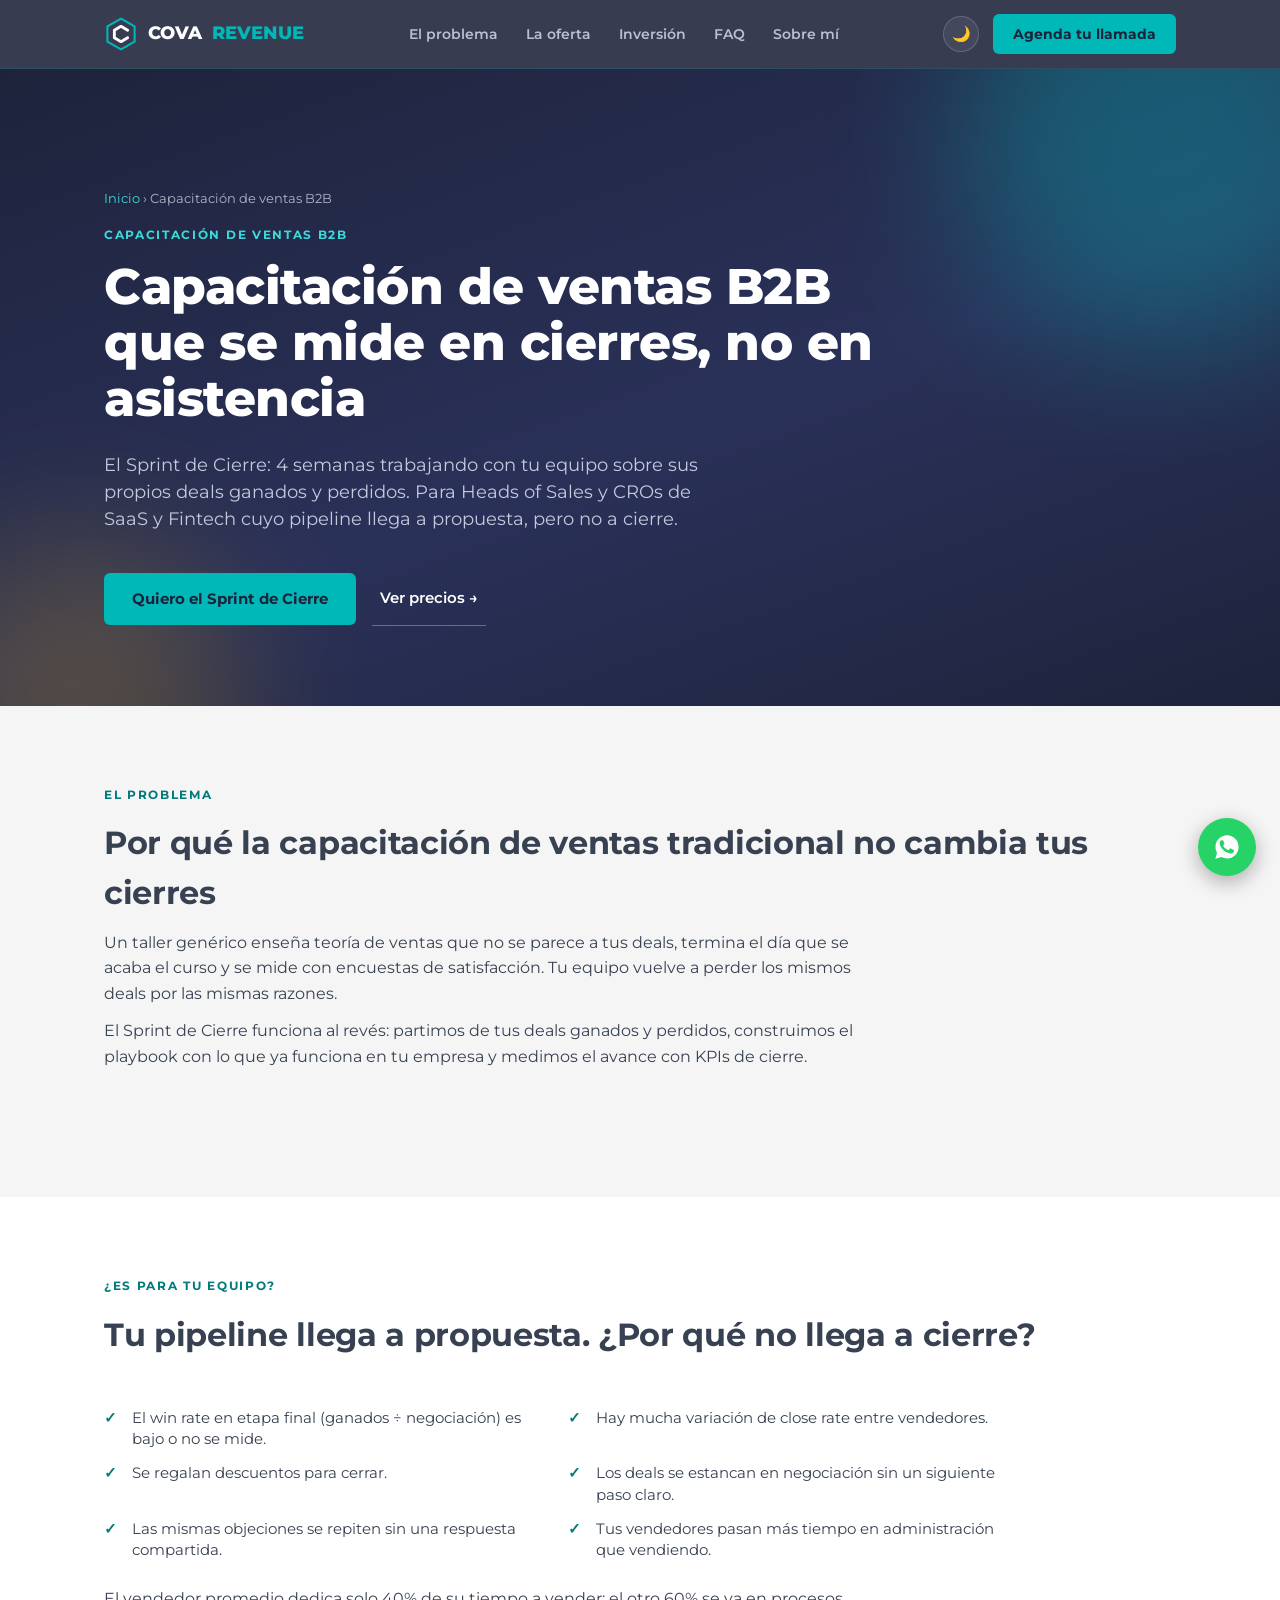
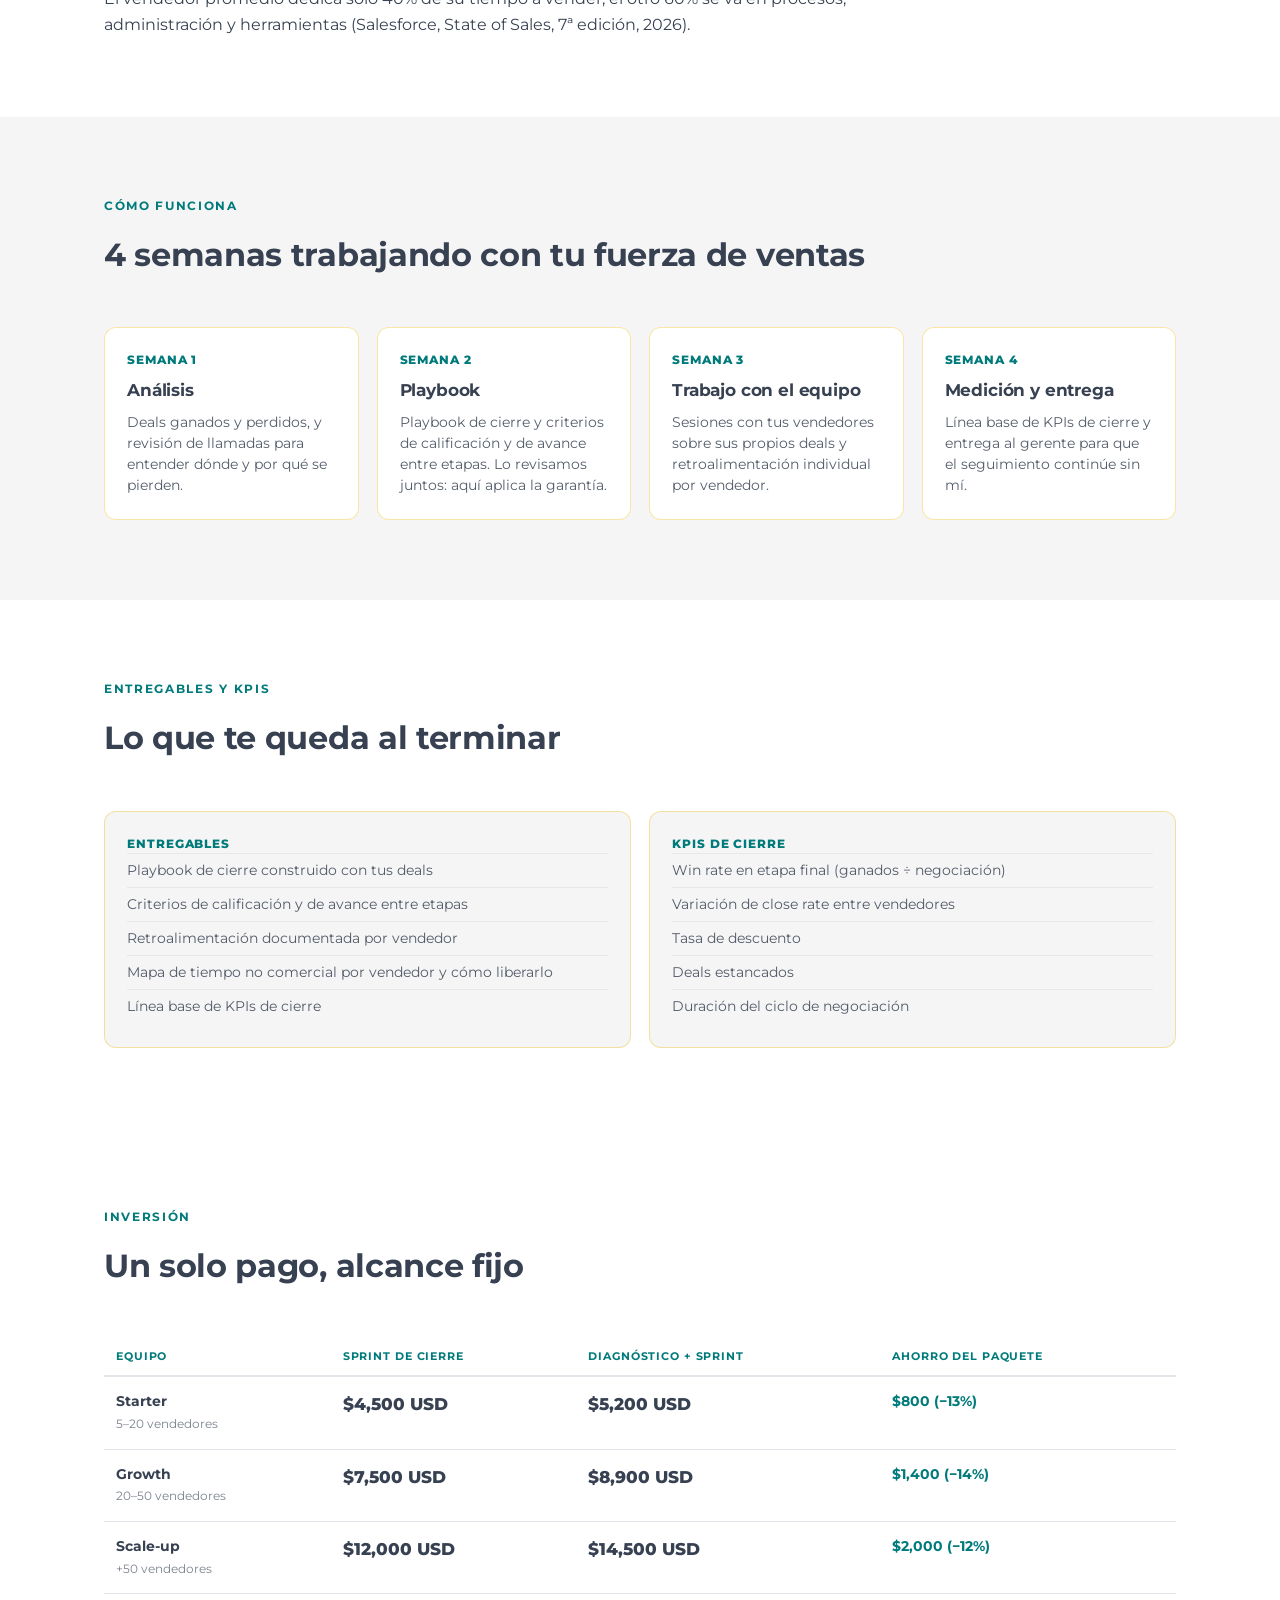
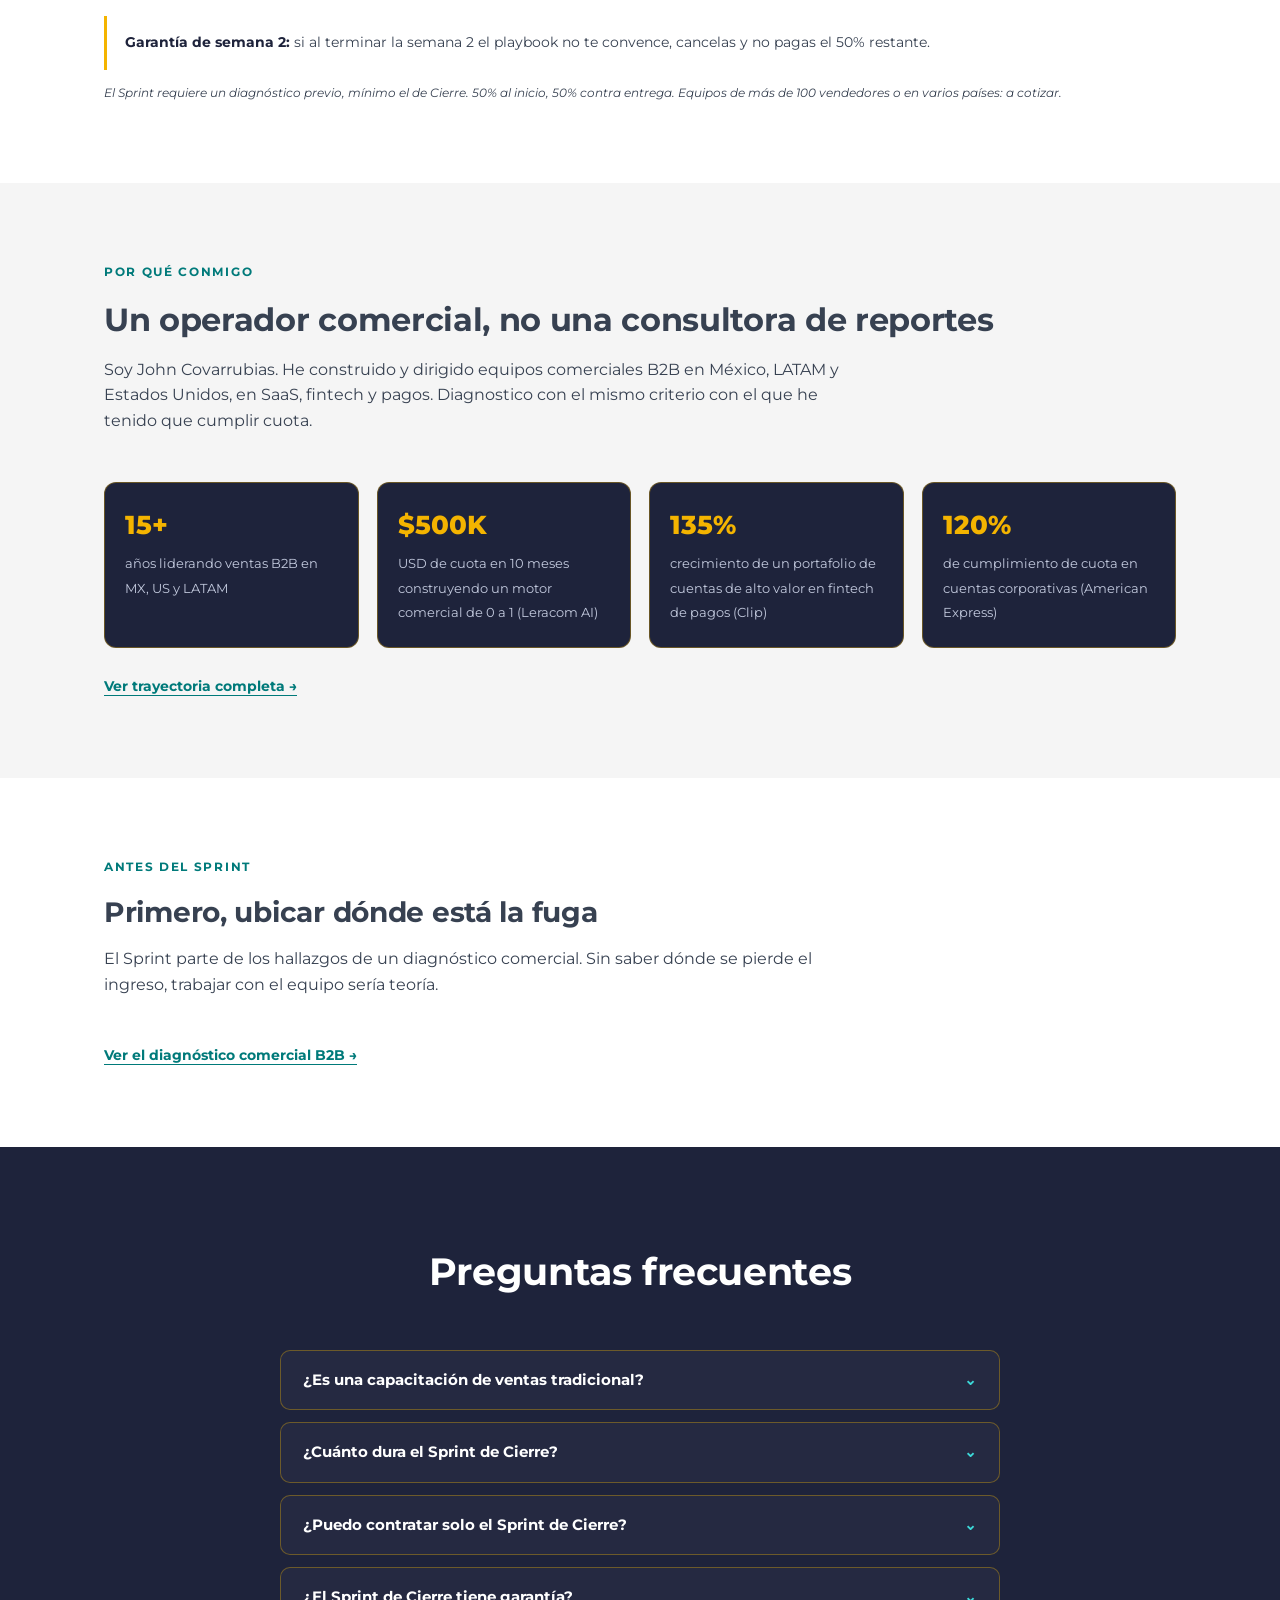
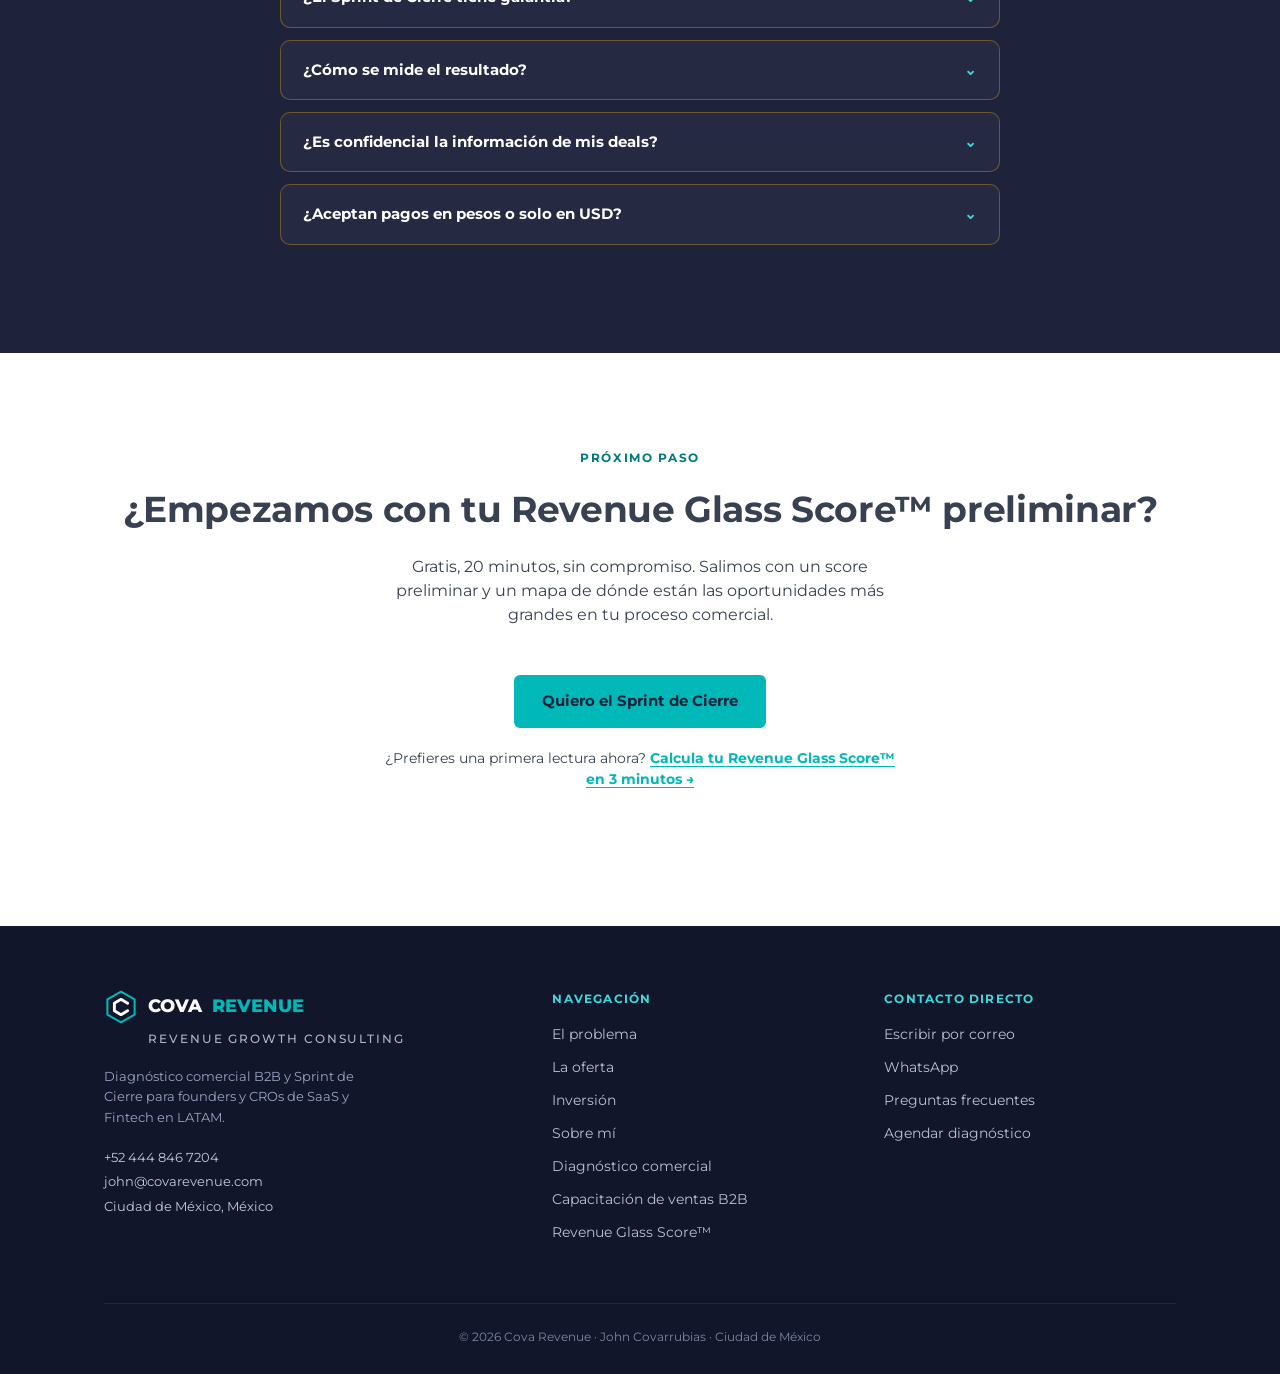
==== commit 808ec19a: "Add interactive Revenue Glass Score self-assessment - New /revenue-glass-score/ page: 8 questions (7" ====
--- a/capacitacion-ventas-b2b/index.html
+++ b/capacitacion-ventas-b2b/index.html
@@ -338,6 +338,7 @@
     <div class="cta-row reveal" style="justify-content:center; margin-top:24px;">
       <a href="/?interes=Sprint%20de%20Cierre%20con%20mi%20equipo#contacto" class="btn-primary" data-interest="Sprint de Cierre con mi equipo">Quiero el Sprint de Cierre</a>
     </div>
+    <p class="reveal" style="text-align:center; margin-top:20px; font-size:13.5px;">¿Prefieres una primera lectura ahora? <a href="/revenue-glass-score/" class="wa-link">Calcula tu Revenue Glass Score™ en 3 minutos →</a></p>
   </div>
 </section>
 
@@ -365,6 +366,7 @@
         <a href="/#sobre-mi">Sobre mí</a>
         <a href="/diagnostico-comercial/">Diagnóstico comercial</a>
         <a href="/capacitacion-ventas-b2b/">Capacitación de ventas B2B</a>
+        <a href="/revenue-glass-score/">Revenue Glass Score™</a>
       </div>
       <div class="footer-col">
         <h4>Contacto directo</h4>
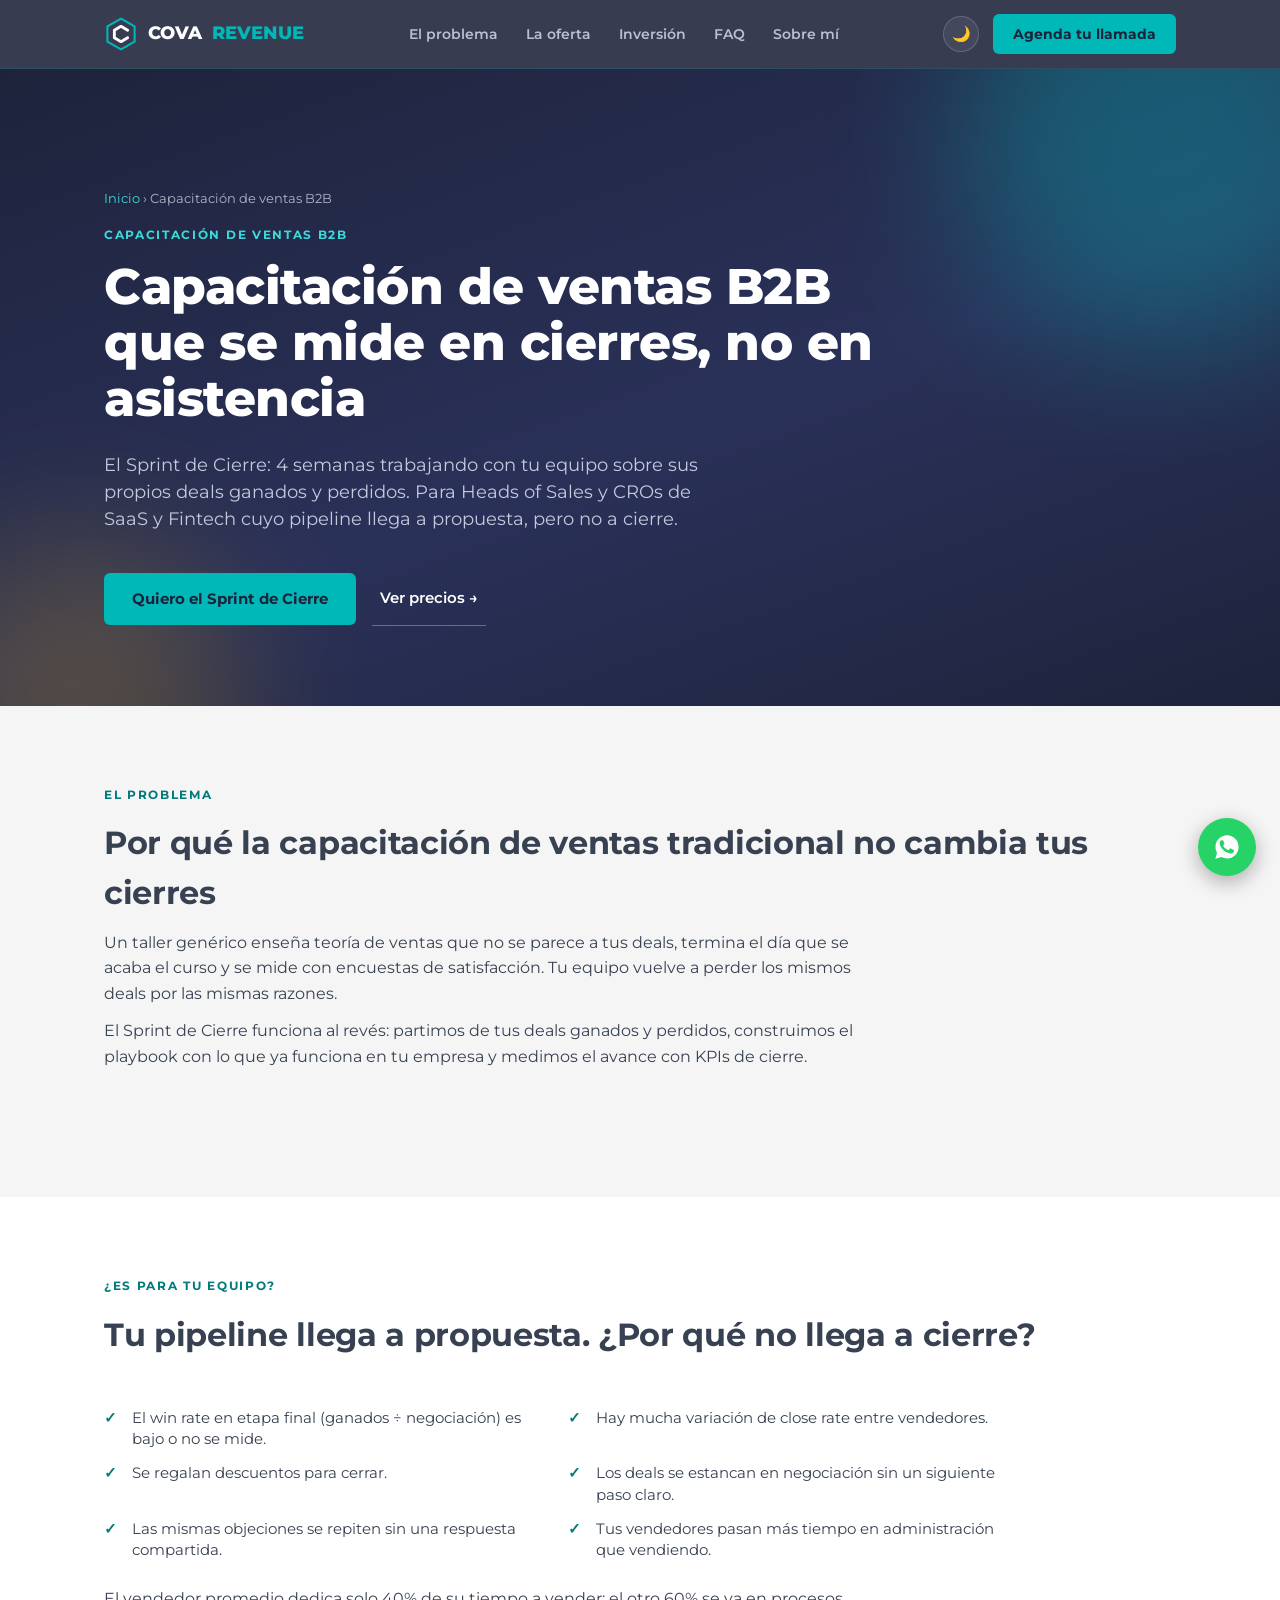
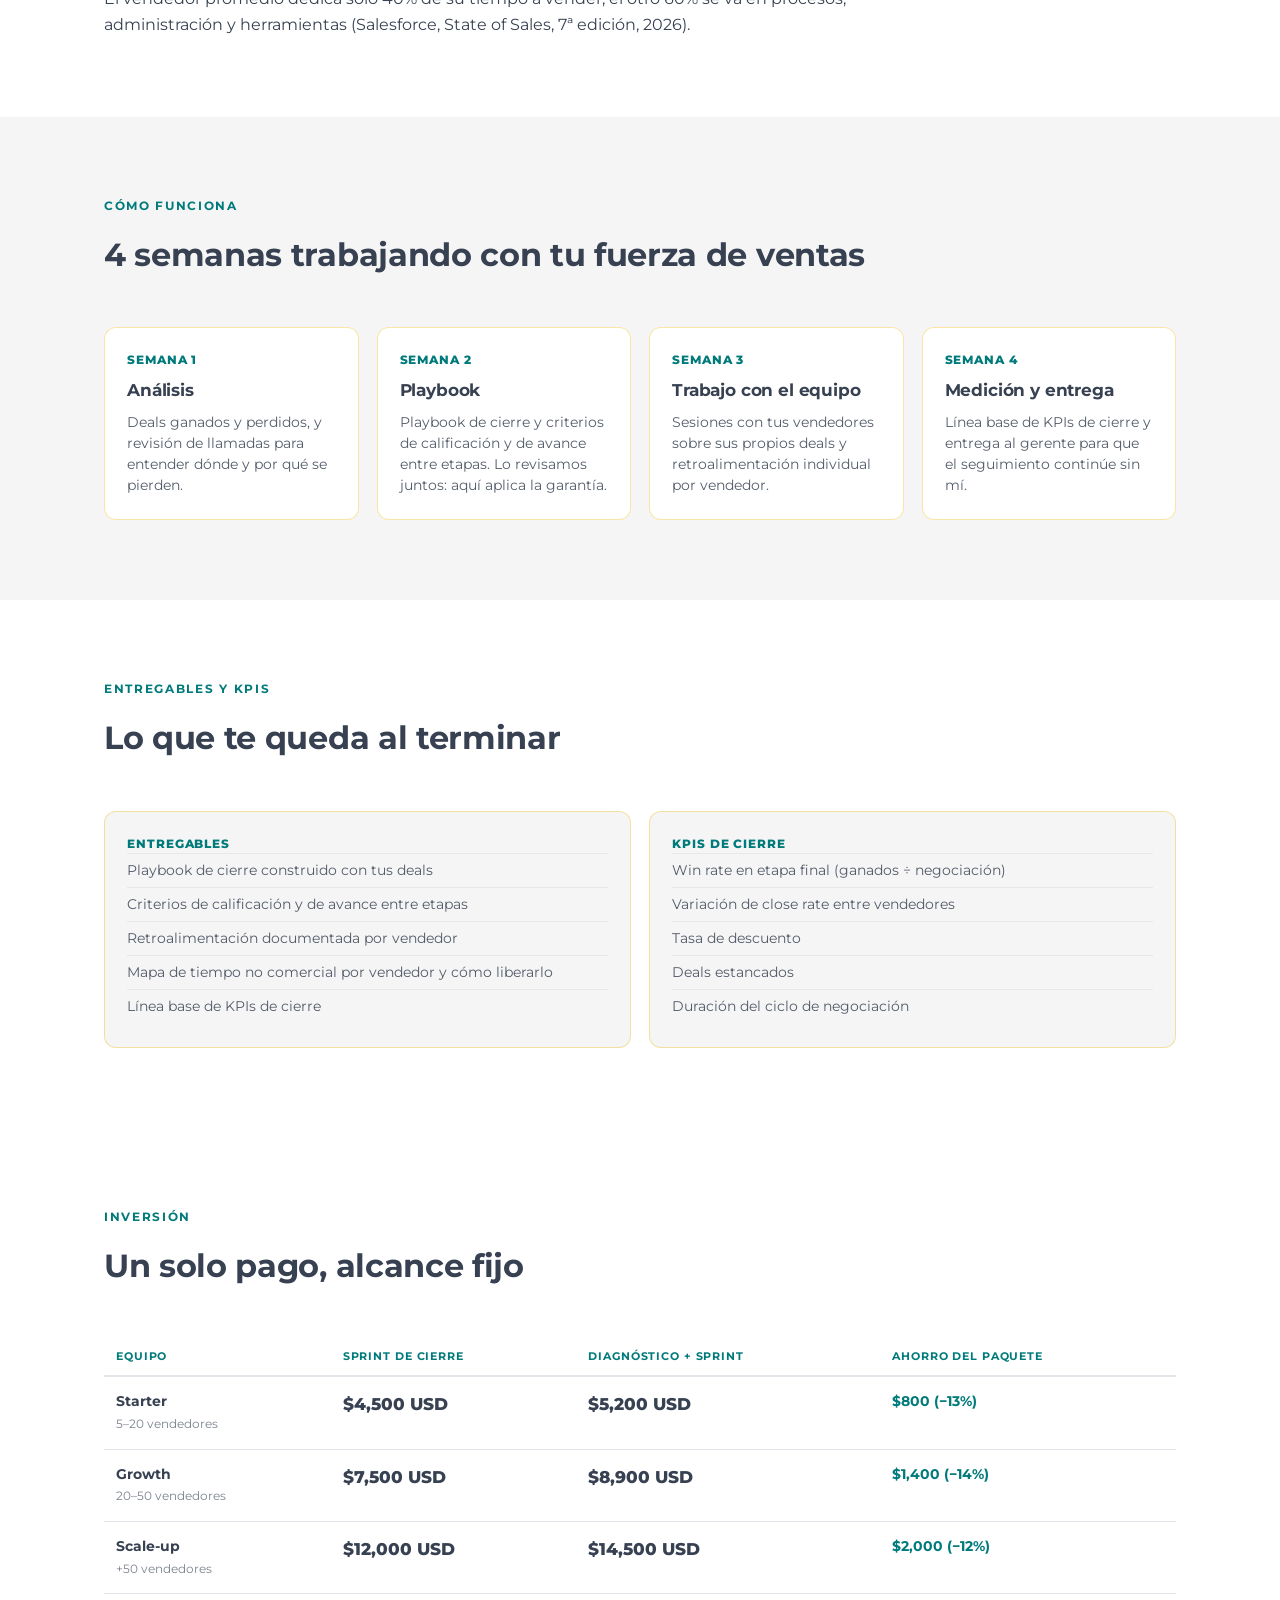
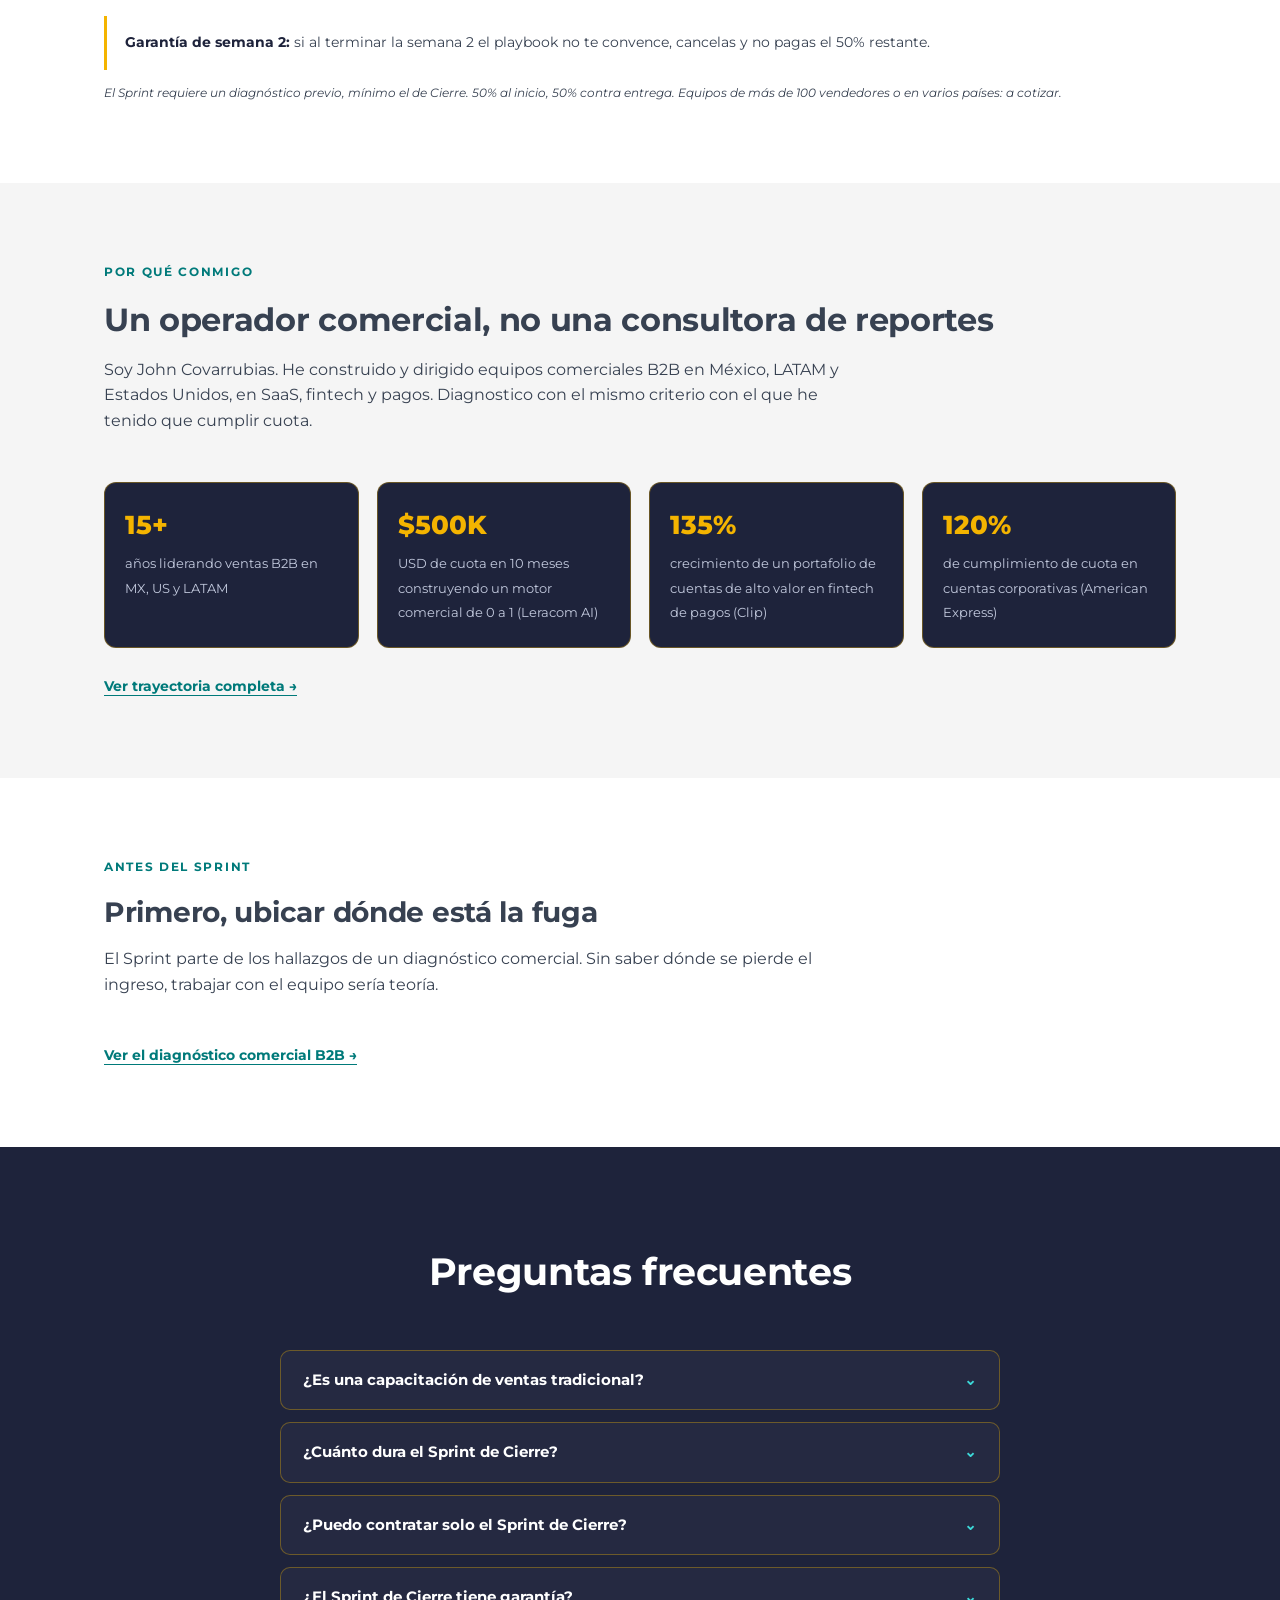
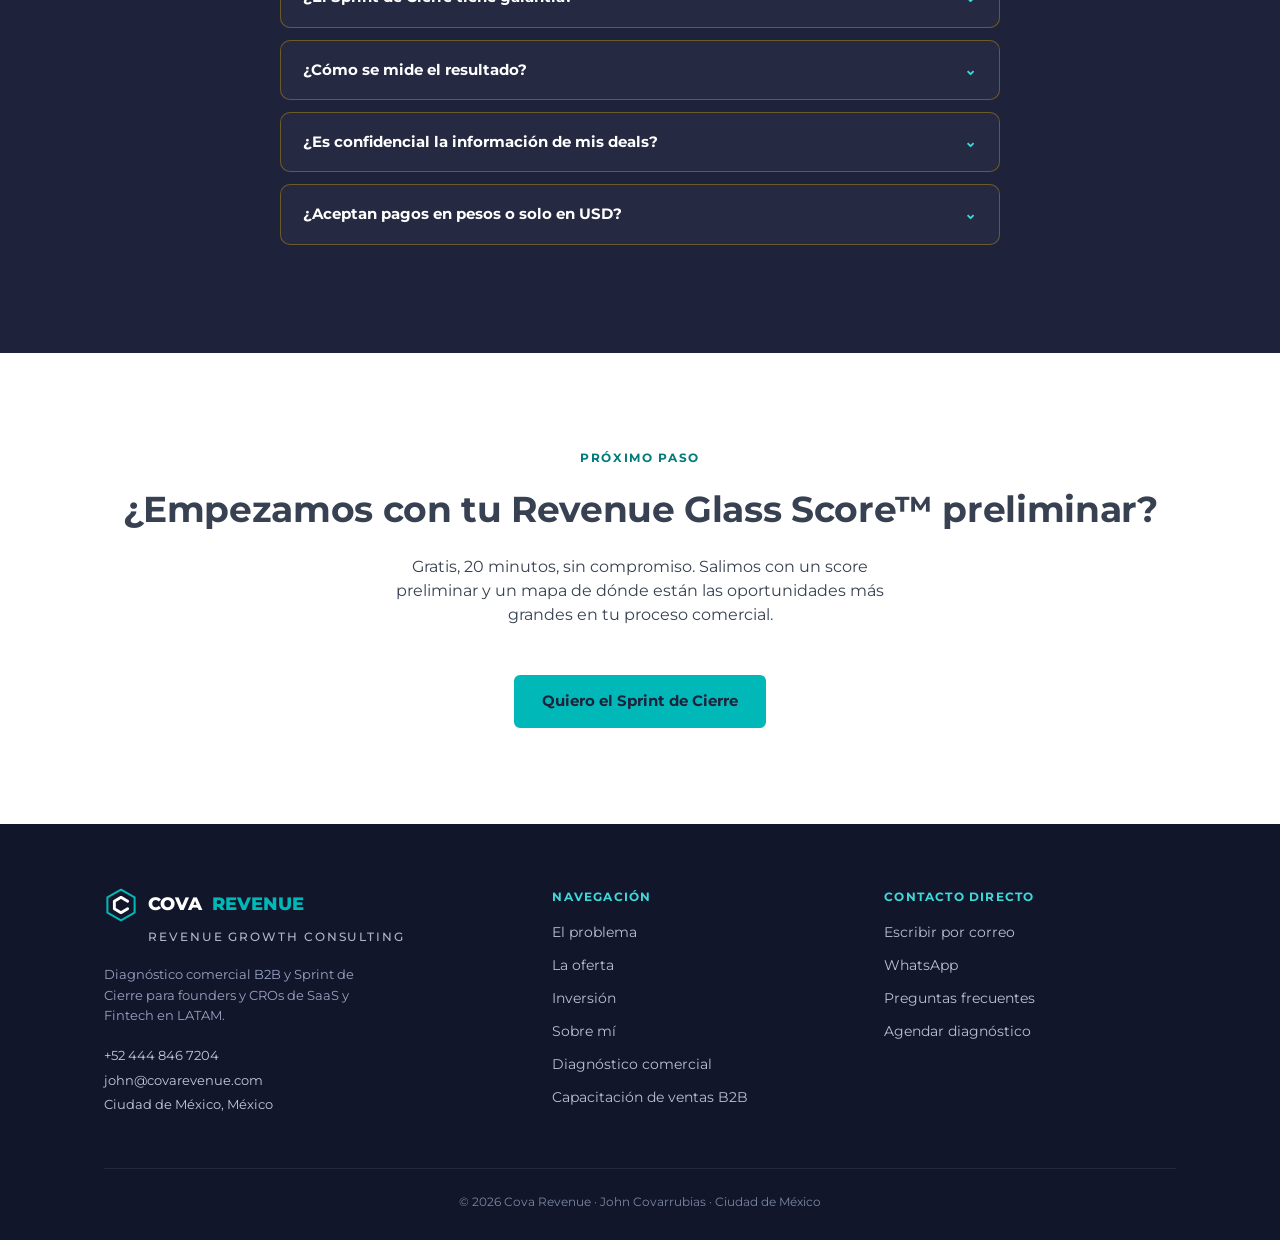
==== commit e8882b84: "Merge pull request #4 from Cova-Revenue/claude/enfoque-latam Enfoque de mercado: México y LATAM" ====
--- a/capacitacion-ventas-b2b/index.html
+++ b/capacitacion-ventas-b2b/index.html
@@ -55,8 +55,11 @@
   },
   "areaServed": [
    "MX",
-   "Latin America",
-   "US"
+   "CO",
+   "CL",
+   "PE",
+   "AR",
+   "Latin America"
   ],
   "url": "https://www.covarevenue.com/capacitacion-ventas-b2b/",
   "description": "Capacitación de 4 semanas para equipos de ventas B2B con sus propios deals: playbook de cierre, revisión de llamadas y KPIs de cierre.",
@@ -338,7 +341,6 @@
     <div class="cta-row reveal" style="justify-content:center; margin-top:24px;">
       <a href="/?interes=Sprint%20de%20Cierre%20con%20mi%20equipo#contacto" class="btn-primary" data-interest="Sprint de Cierre con mi equipo">Quiero el Sprint de Cierre</a>
     </div>
-    <p class="reveal" style="text-align:center; margin-top:20px; font-size:13.5px;">¿Prefieres una primera lectura ahora? <a href="/revenue-glass-score/" class="wa-link">Calcula tu Revenue Glass Score™ en 3 minutos →</a></p>
   </div>
 </section>
 
@@ -366,7 +368,6 @@
         <a href="/#sobre-mi">Sobre mí</a>
         <a href="/diagnostico-comercial/">Diagnóstico comercial</a>
         <a href="/capacitacion-ventas-b2b/">Capacitación de ventas B2B</a>
-        <a href="/revenue-glass-score/">Revenue Glass Score™</a>
       </div>
       <div class="footer-col">
         <h4>Contacto directo</h4>
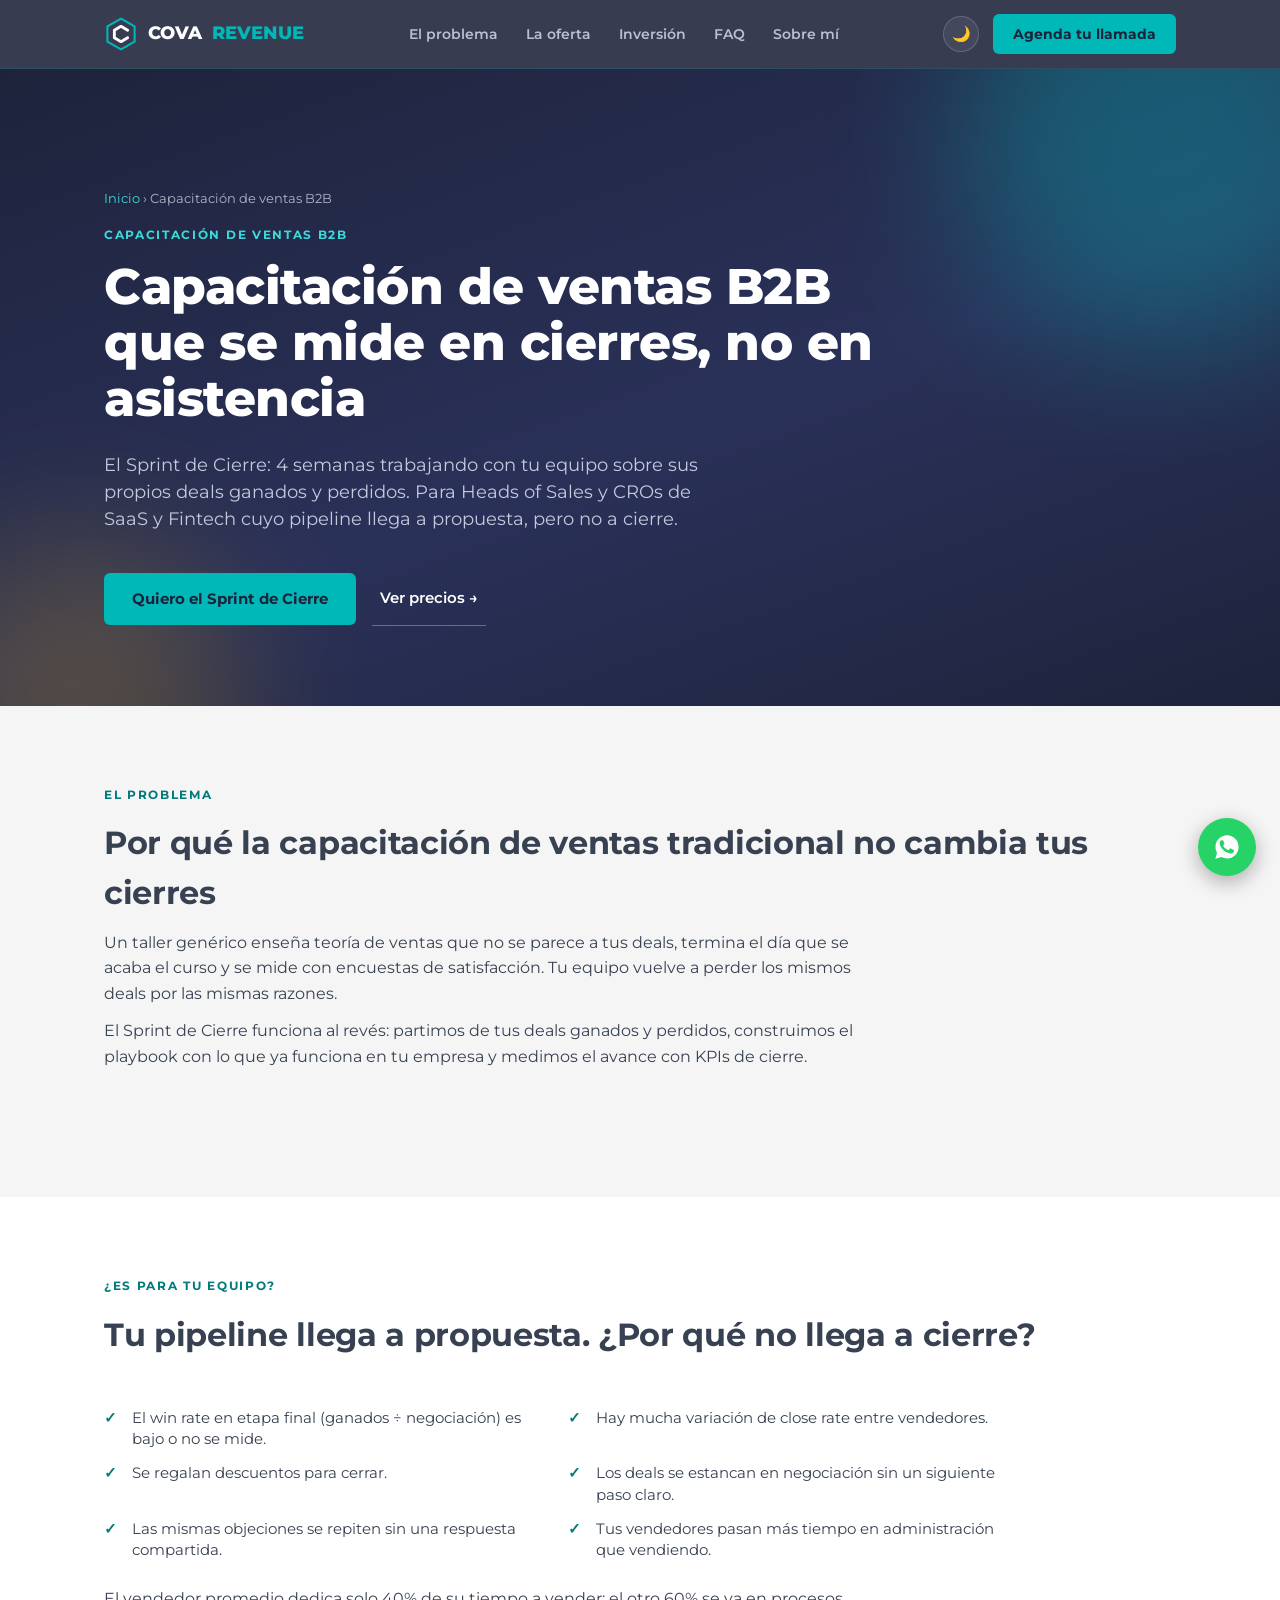
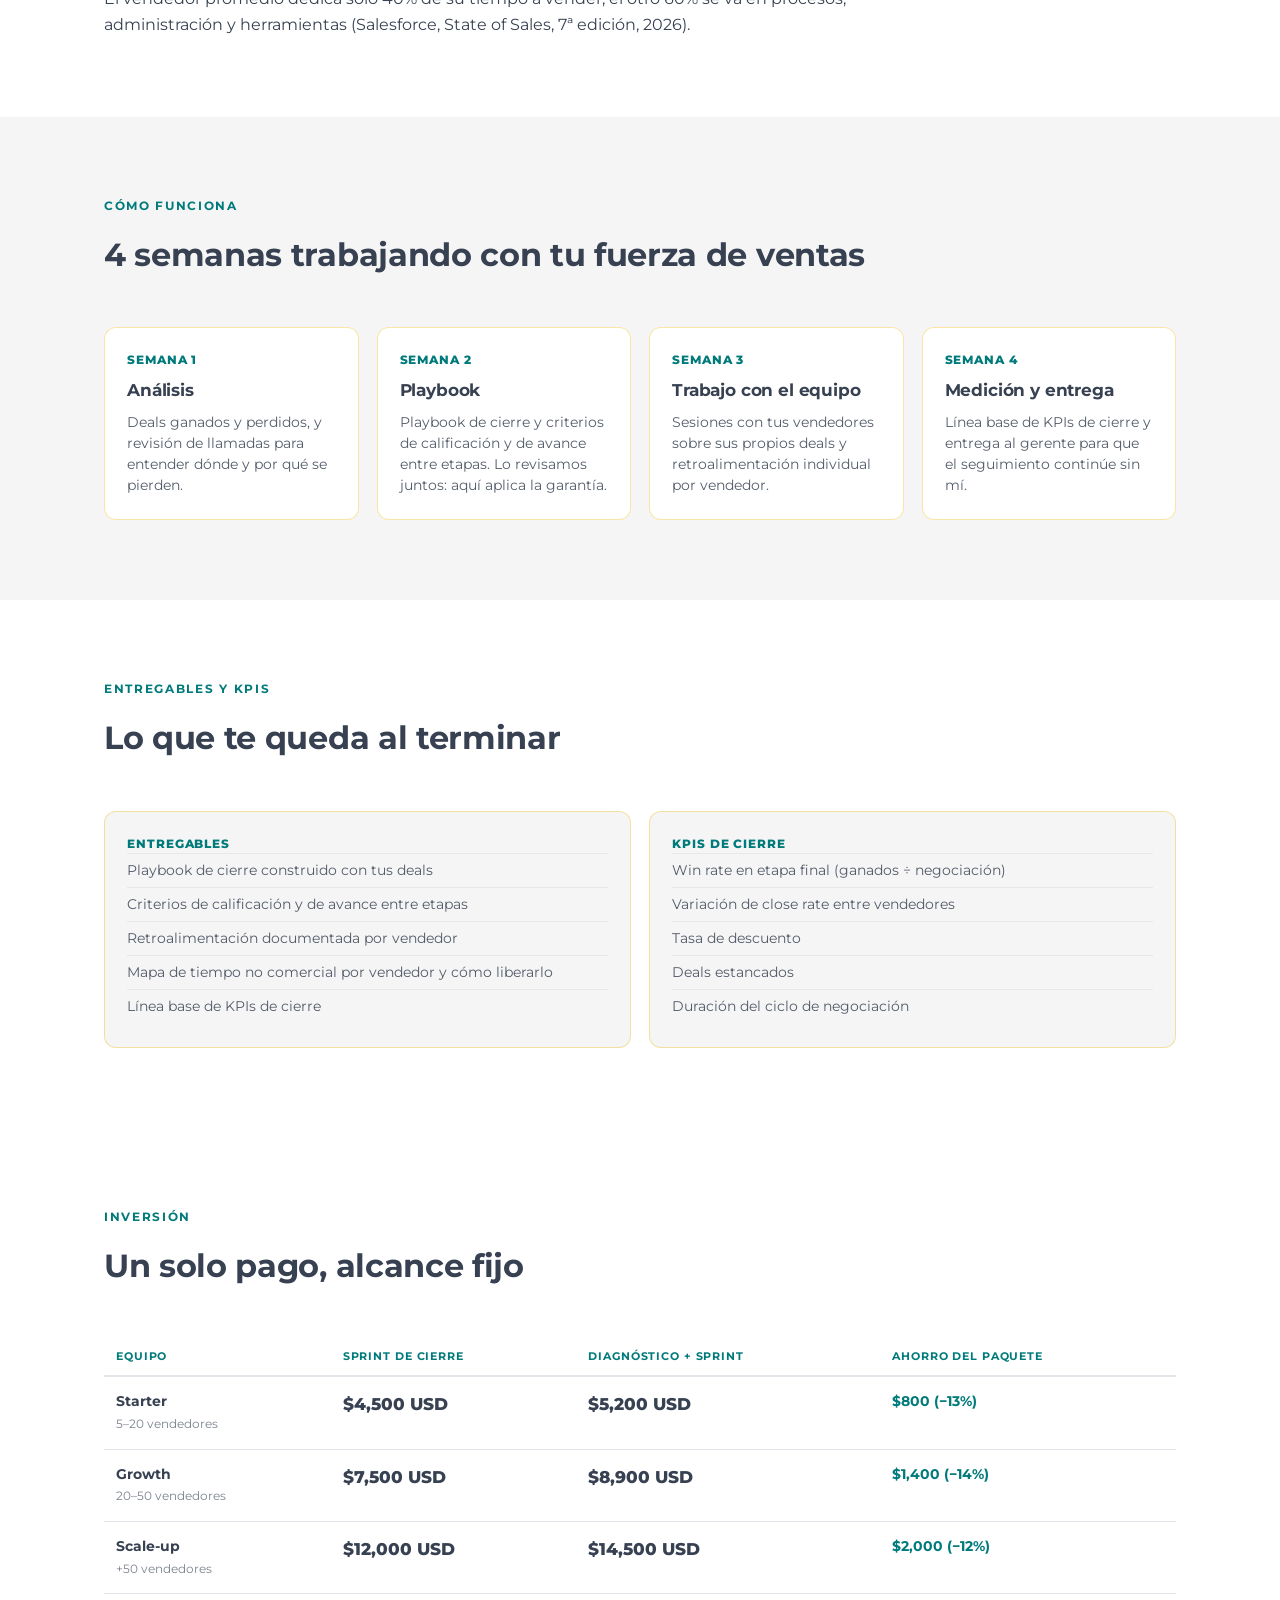
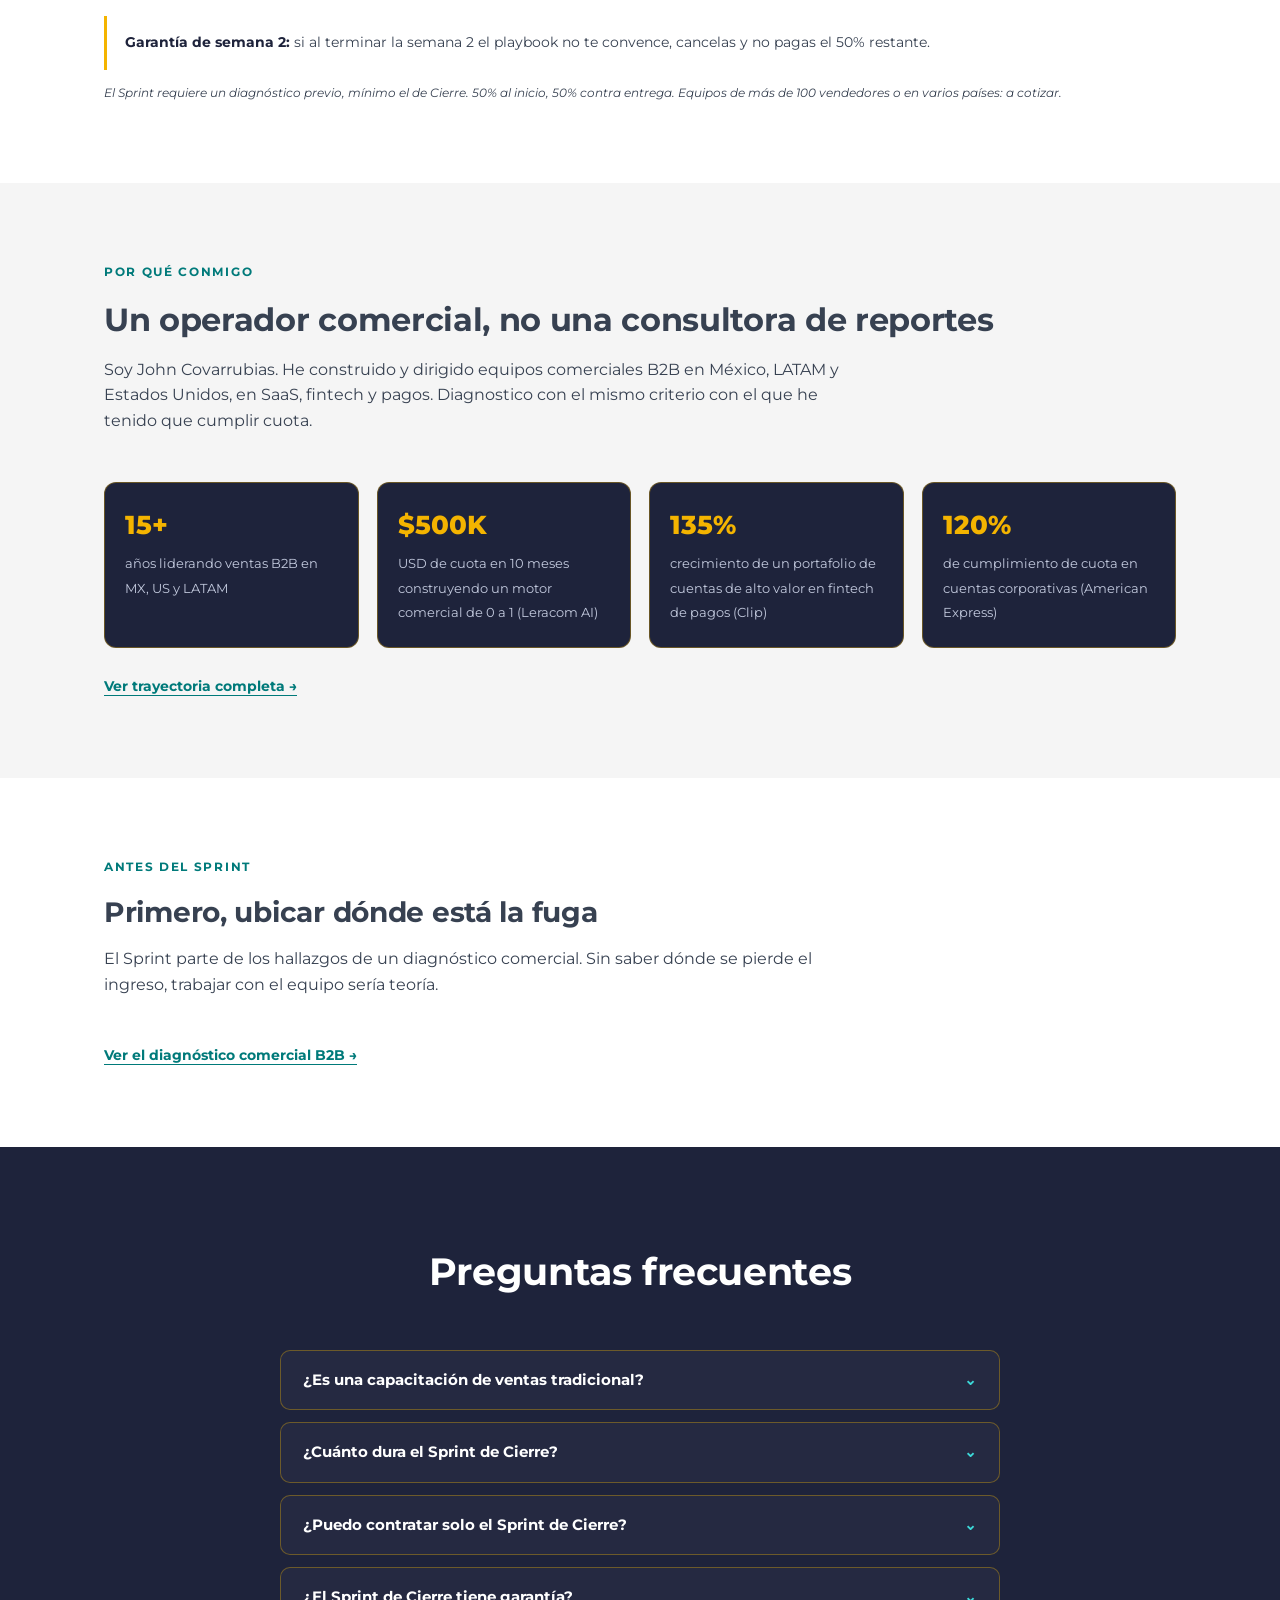
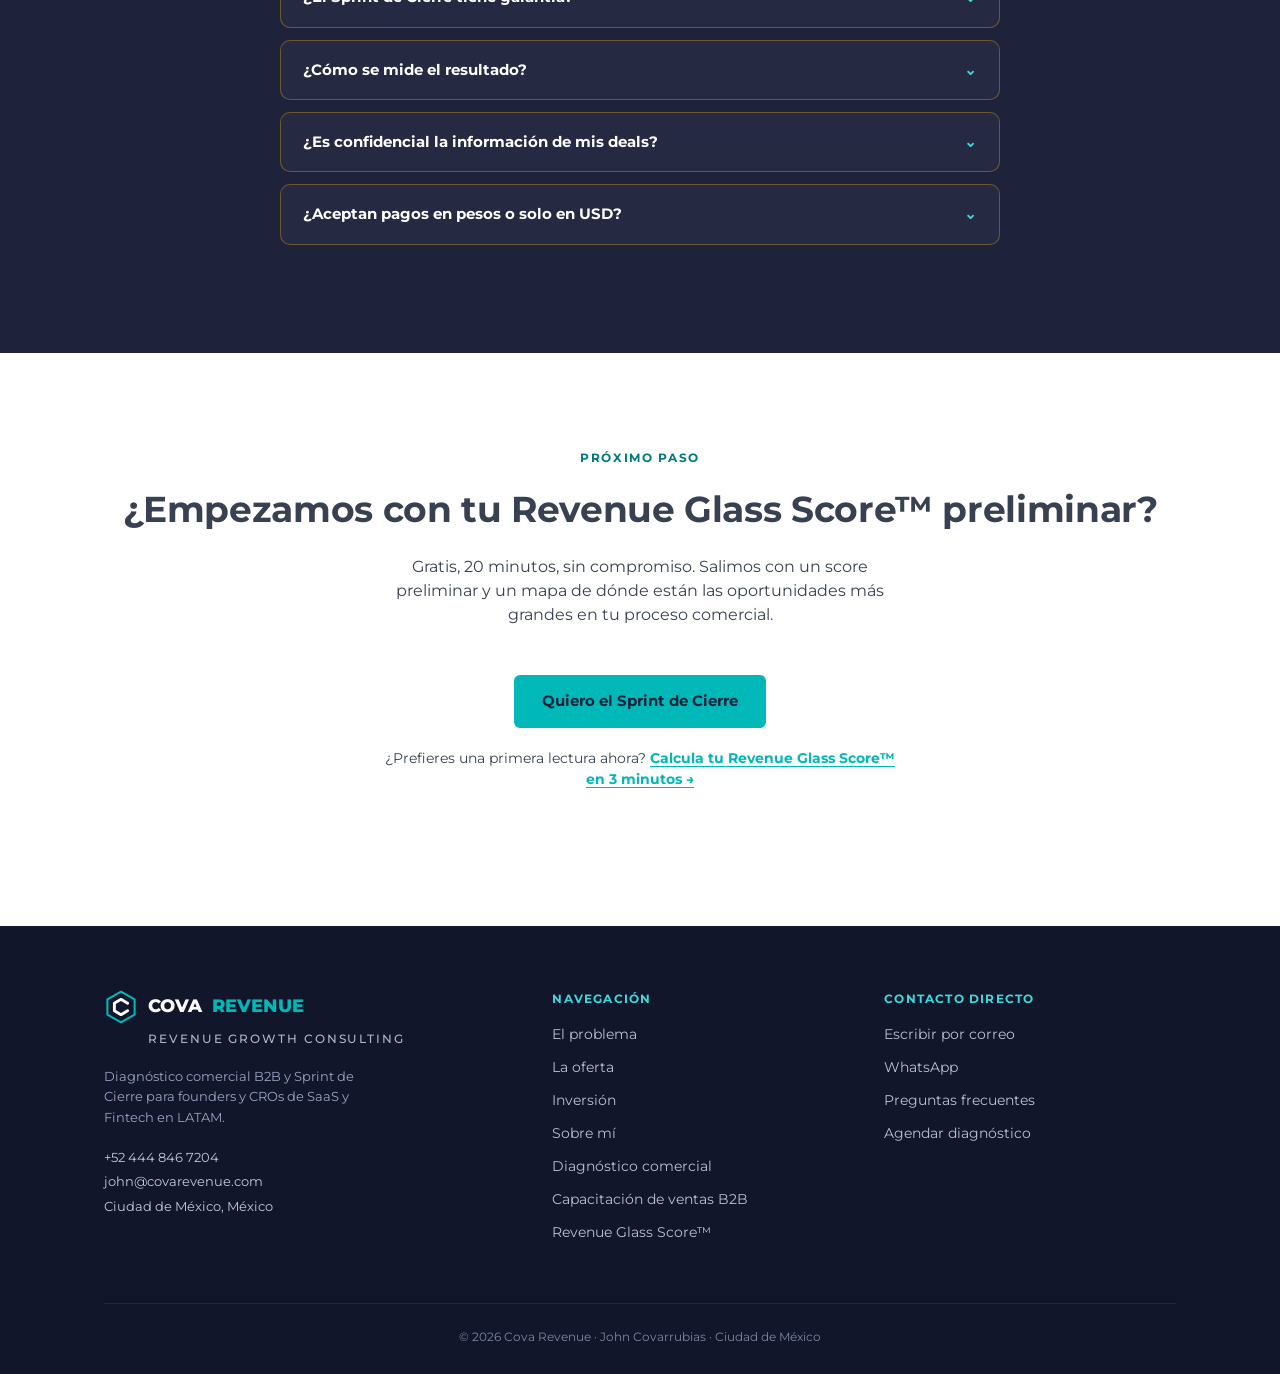
==== commit a8fdf86a: "Merge pull request #5 from Cova-Revenue/claude/glass-score Revenue Glass Score™ interactivo" ====
--- a/capacitacion-ventas-b2b/index.html
+++ b/capacitacion-ventas-b2b/index.html
@@ -341,6 +341,7 @@
     <div class="cta-row reveal" style="justify-content:center; margin-top:24px;">
       <a href="/?interes=Sprint%20de%20Cierre%20con%20mi%20equipo#contacto" class="btn-primary" data-interest="Sprint de Cierre con mi equipo">Quiero el Sprint de Cierre</a>
     </div>
+    <p class="reveal" style="text-align:center; margin-top:20px; font-size:13.5px;">¿Prefieres una primera lectura ahora? <a href="/revenue-glass-score/" class="wa-link">Calcula tu Revenue Glass Score™ en 3 minutos →</a></p>
   </div>
 </section>
 
@@ -368,6 +369,7 @@
         <a href="/#sobre-mi">Sobre mí</a>
         <a href="/diagnostico-comercial/">Diagnóstico comercial</a>
         <a href="/capacitacion-ventas-b2b/">Capacitación de ventas B2B</a>
+        <a href="/revenue-glass-score/">Revenue Glass Score™</a>
       </div>
       <div class="footer-col">
         <h4>Contacto directo</h4>
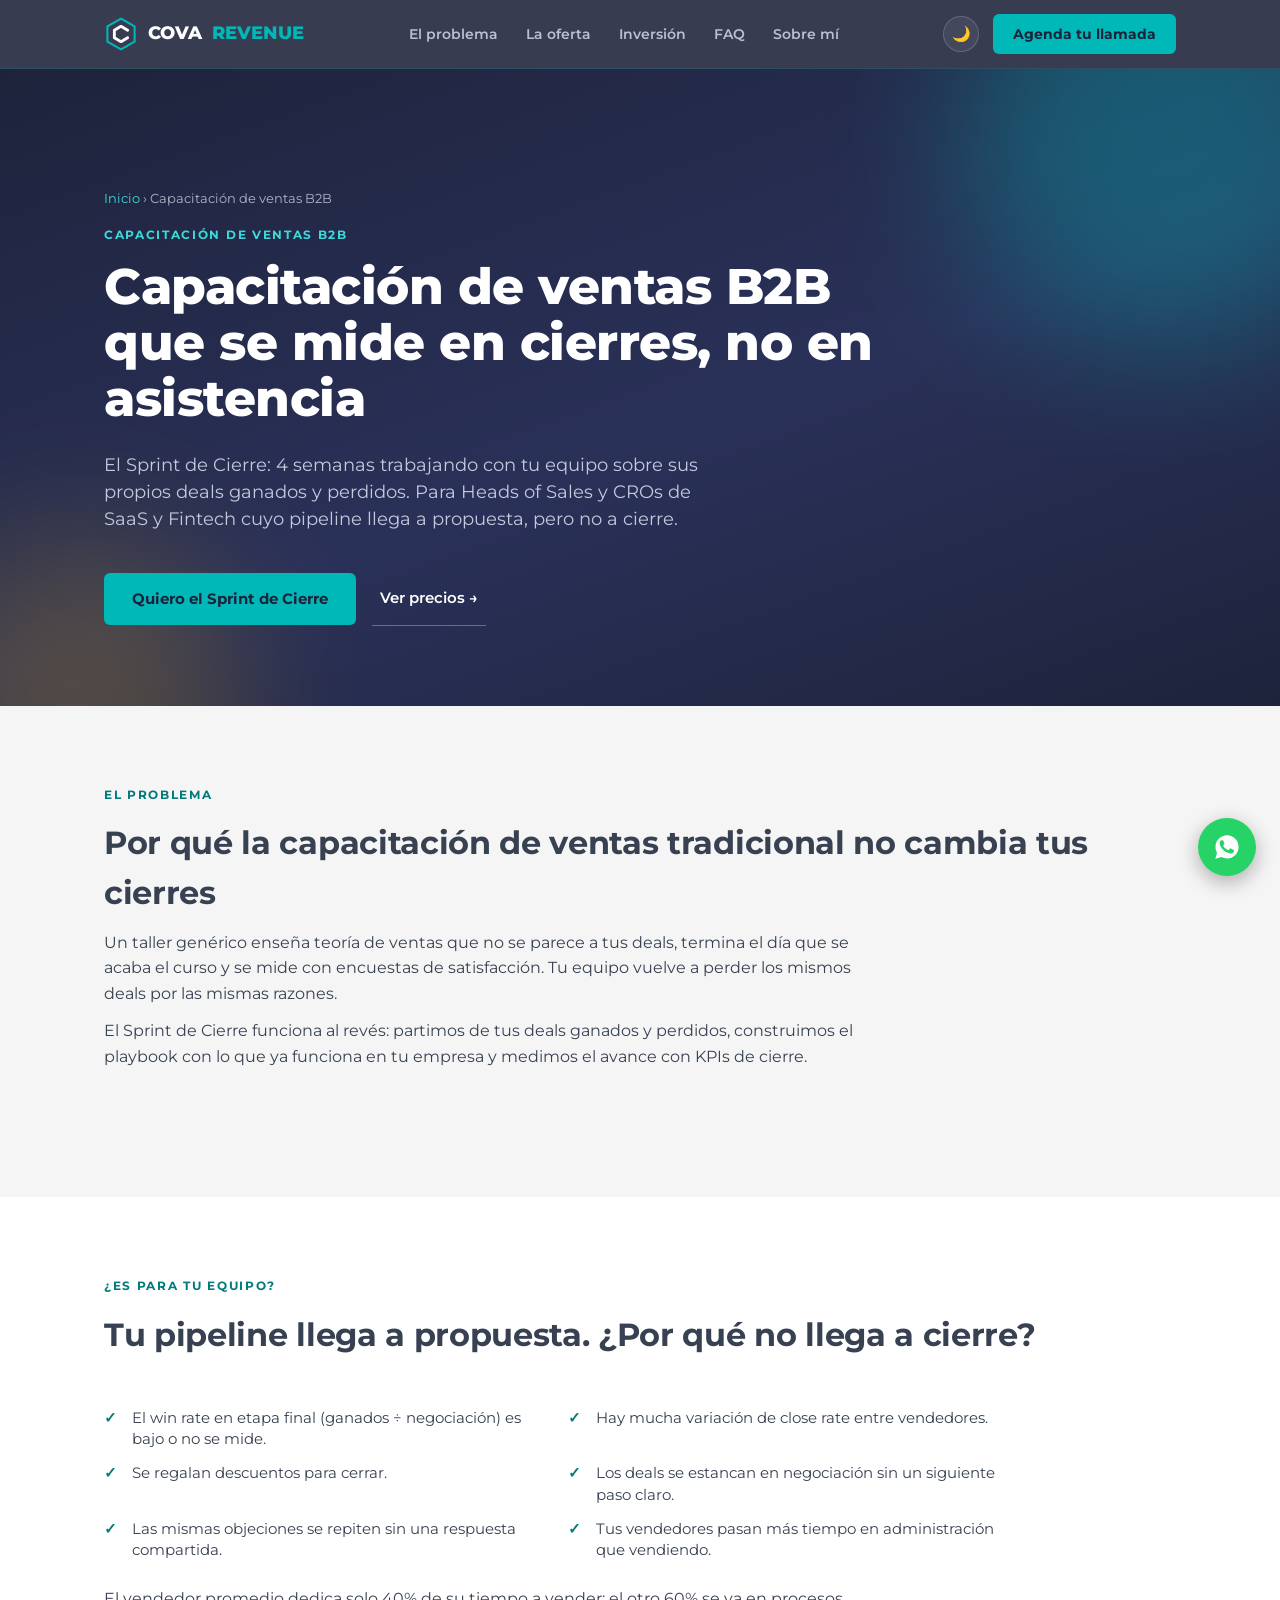
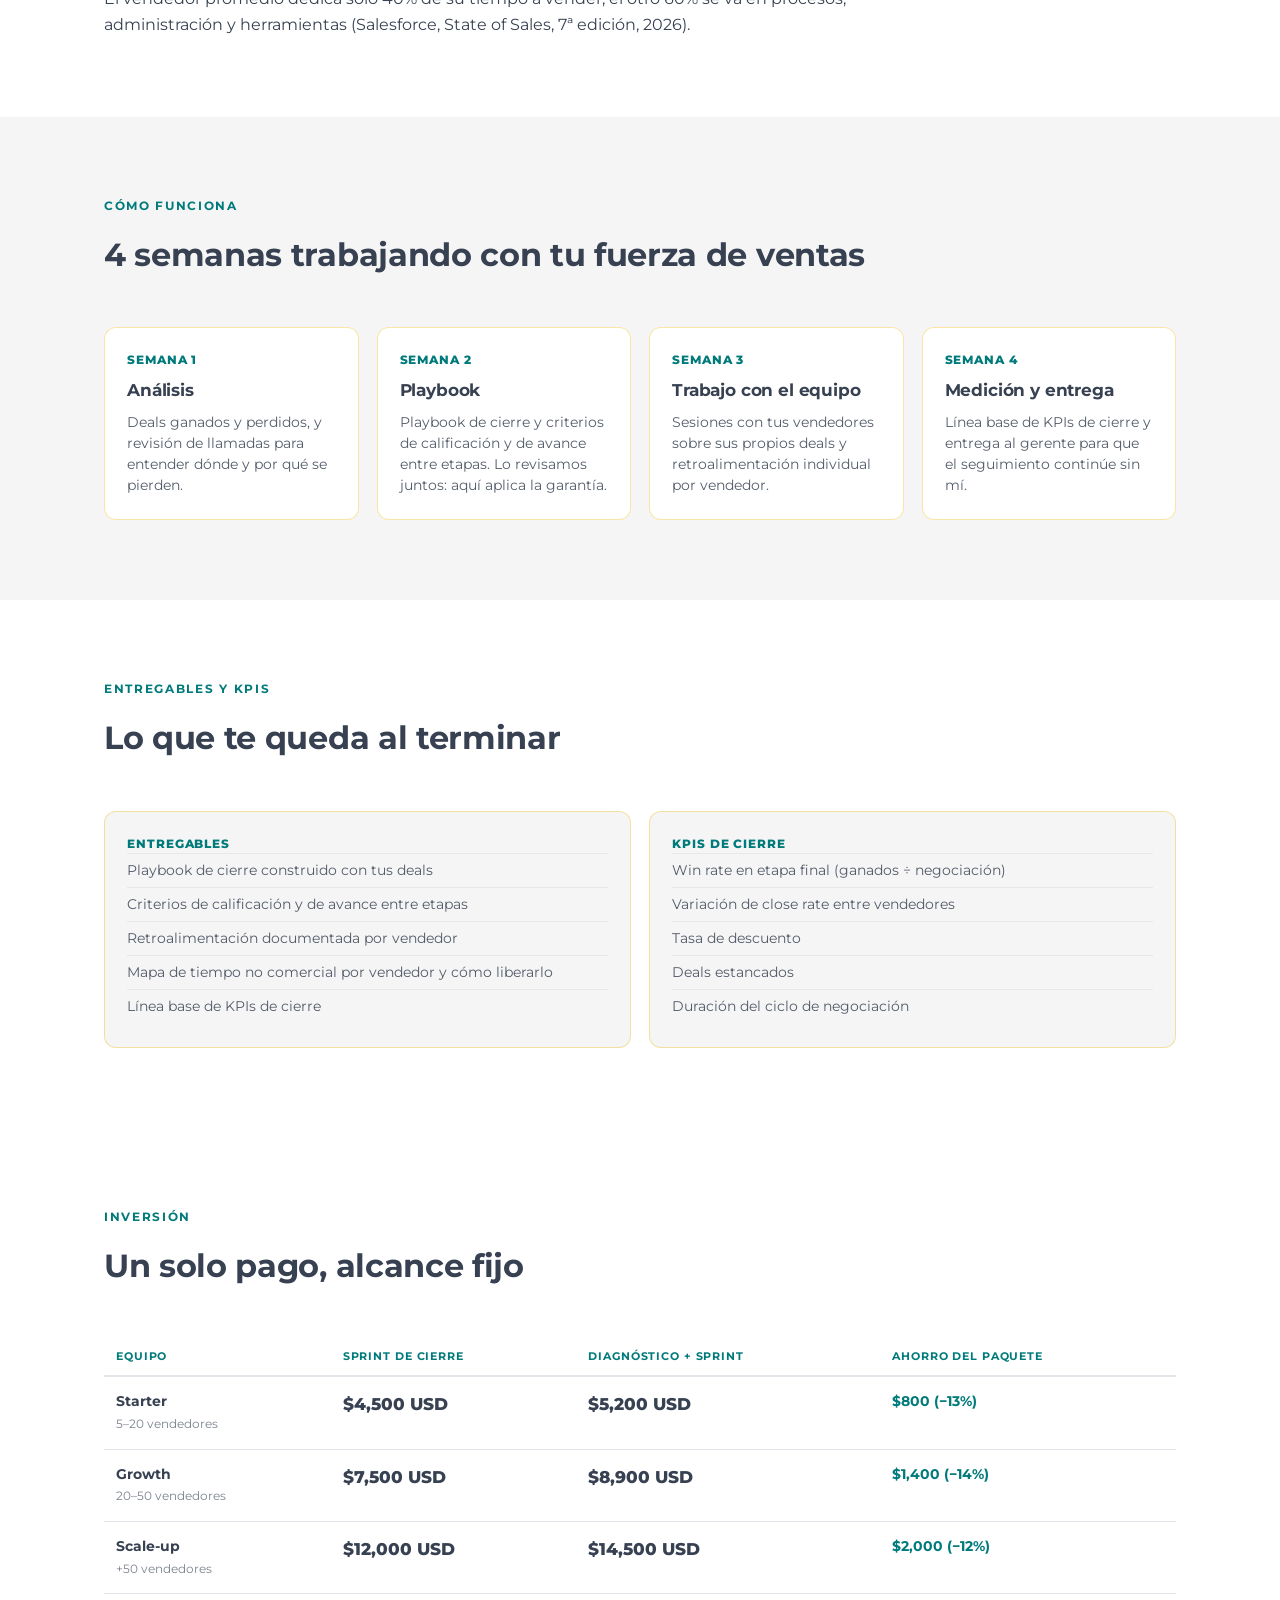
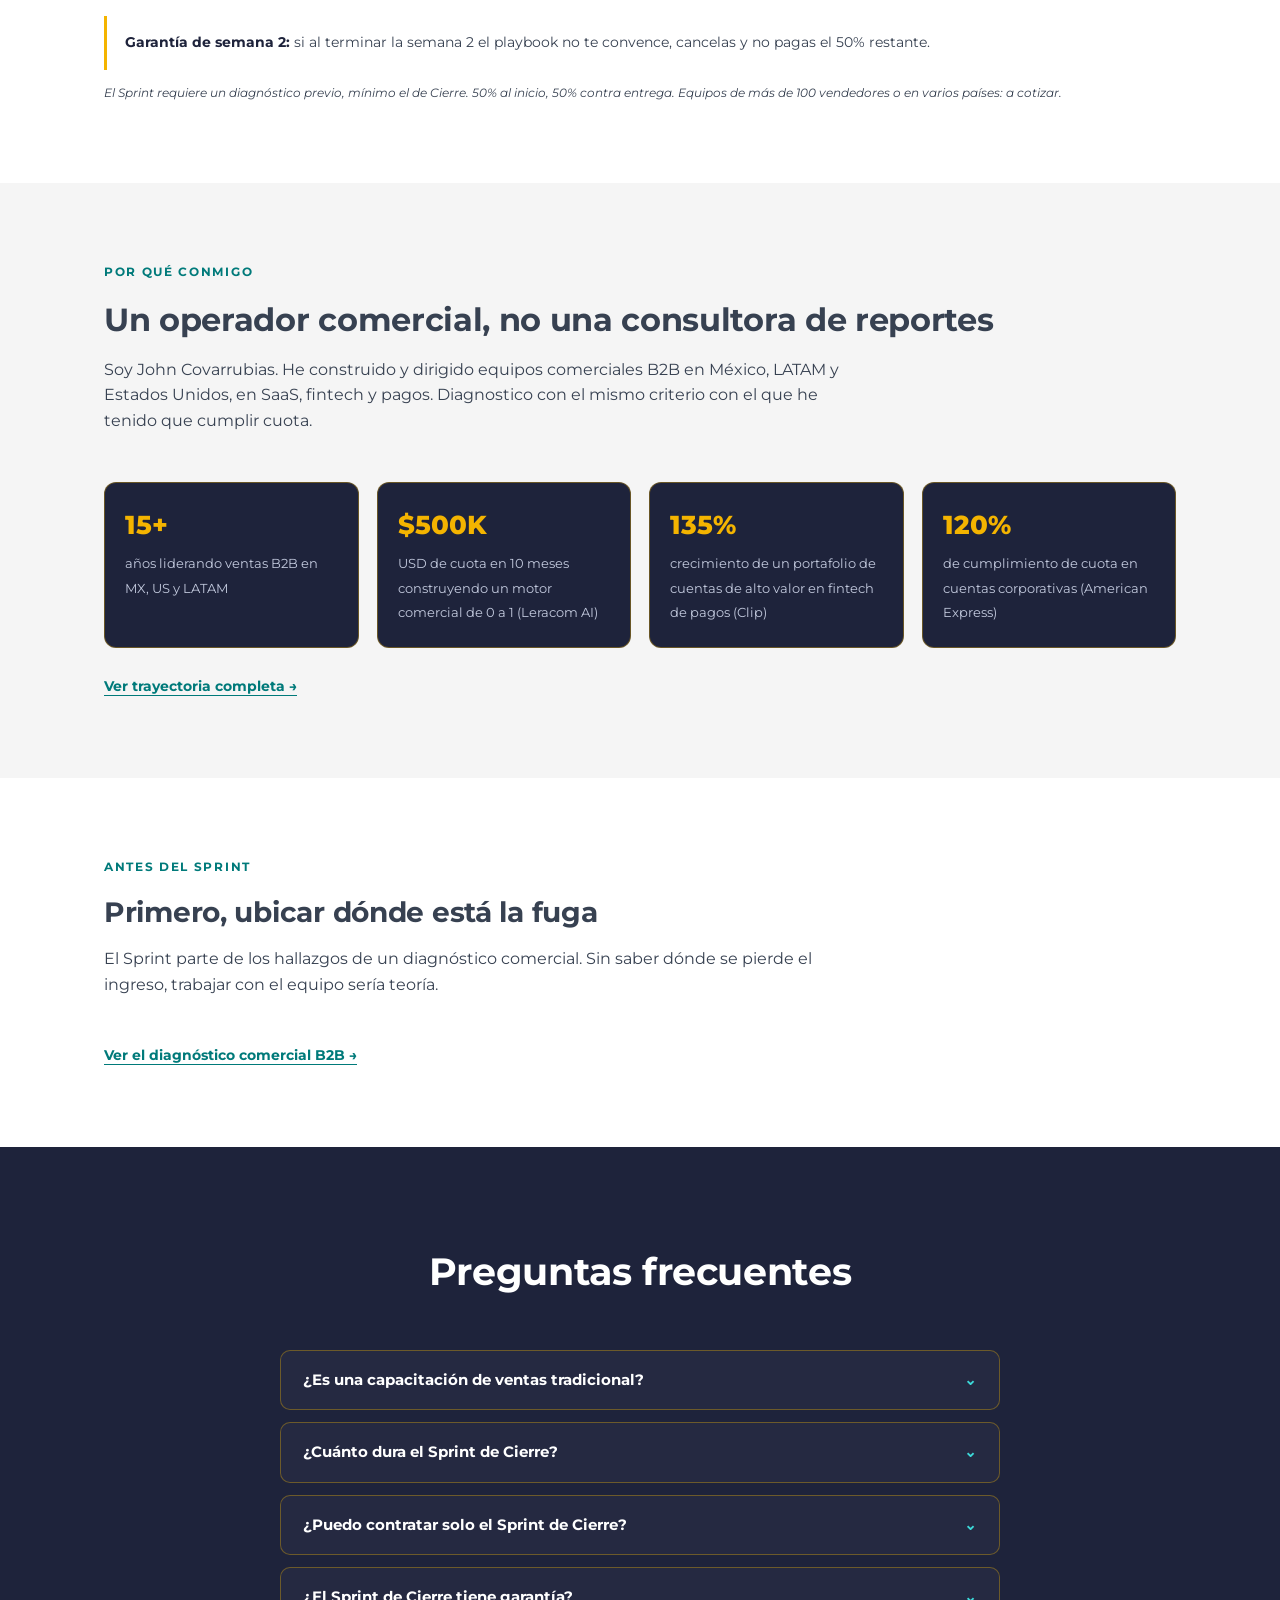
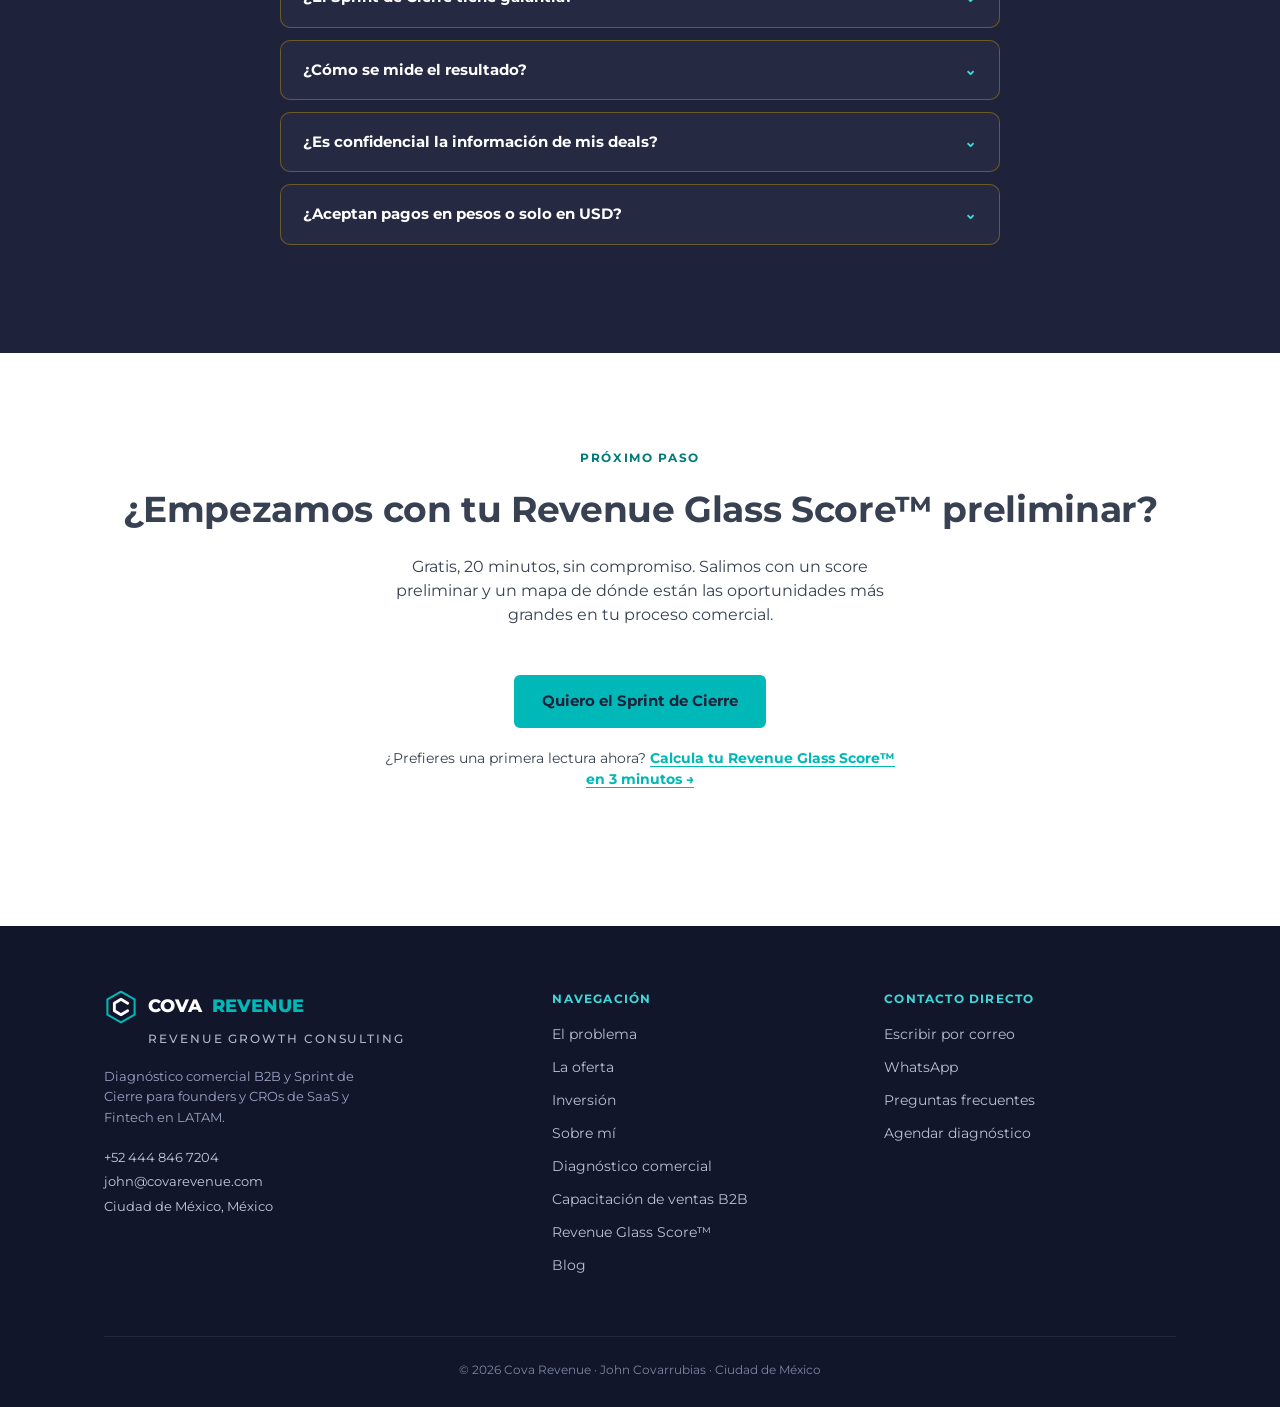
==== commit 9481ecd7: "Add blog with two SEO articles - /blog/ index page - /blog/pipeline-llega-a-propuesta-pero-no-cierra" ====
--- a/capacitacion-ventas-b2b/index.html
+++ b/capacitacion-ventas-b2b/index.html
@@ -370,6 +370,7 @@
         <a href="/diagnostico-comercial/">Diagnóstico comercial</a>
         <a href="/capacitacion-ventas-b2b/">Capacitación de ventas B2B</a>
         <a href="/revenue-glass-score/">Revenue Glass Score™</a>
+        <a href="/blog/">Blog</a>
       </div>
       <div class="footer-col">
         <h4>Contacto directo</h4>
--- a/assets/site.css
+++ b/assets/site.css
@@ -337,3 +337,6 @@
 .cred span{font-size:13px; color:#C3CADE; line-height:1.45;}
 @media (max-width:900px){ .steps, .steps.two, .cred{grid-template-columns:1fr 1fr;} }
 @media (max-width:600px){ .steps, .steps.two, .cred, .checks{grid-template-columns:1fr;} .page-hero{padding:100px 0 64px;} }
+
+.agenda-btn{display:inline-block; margin-top:12px; padding:12px 22px; border-radius:6px; background:var(--primary); color:#fff !important; font-weight:700; font-size:14px; text-decoration:none !important;}
+[data-theme="dark"] .agenda-btn{background:var(--highlight); color:var(--primary) !important;}
